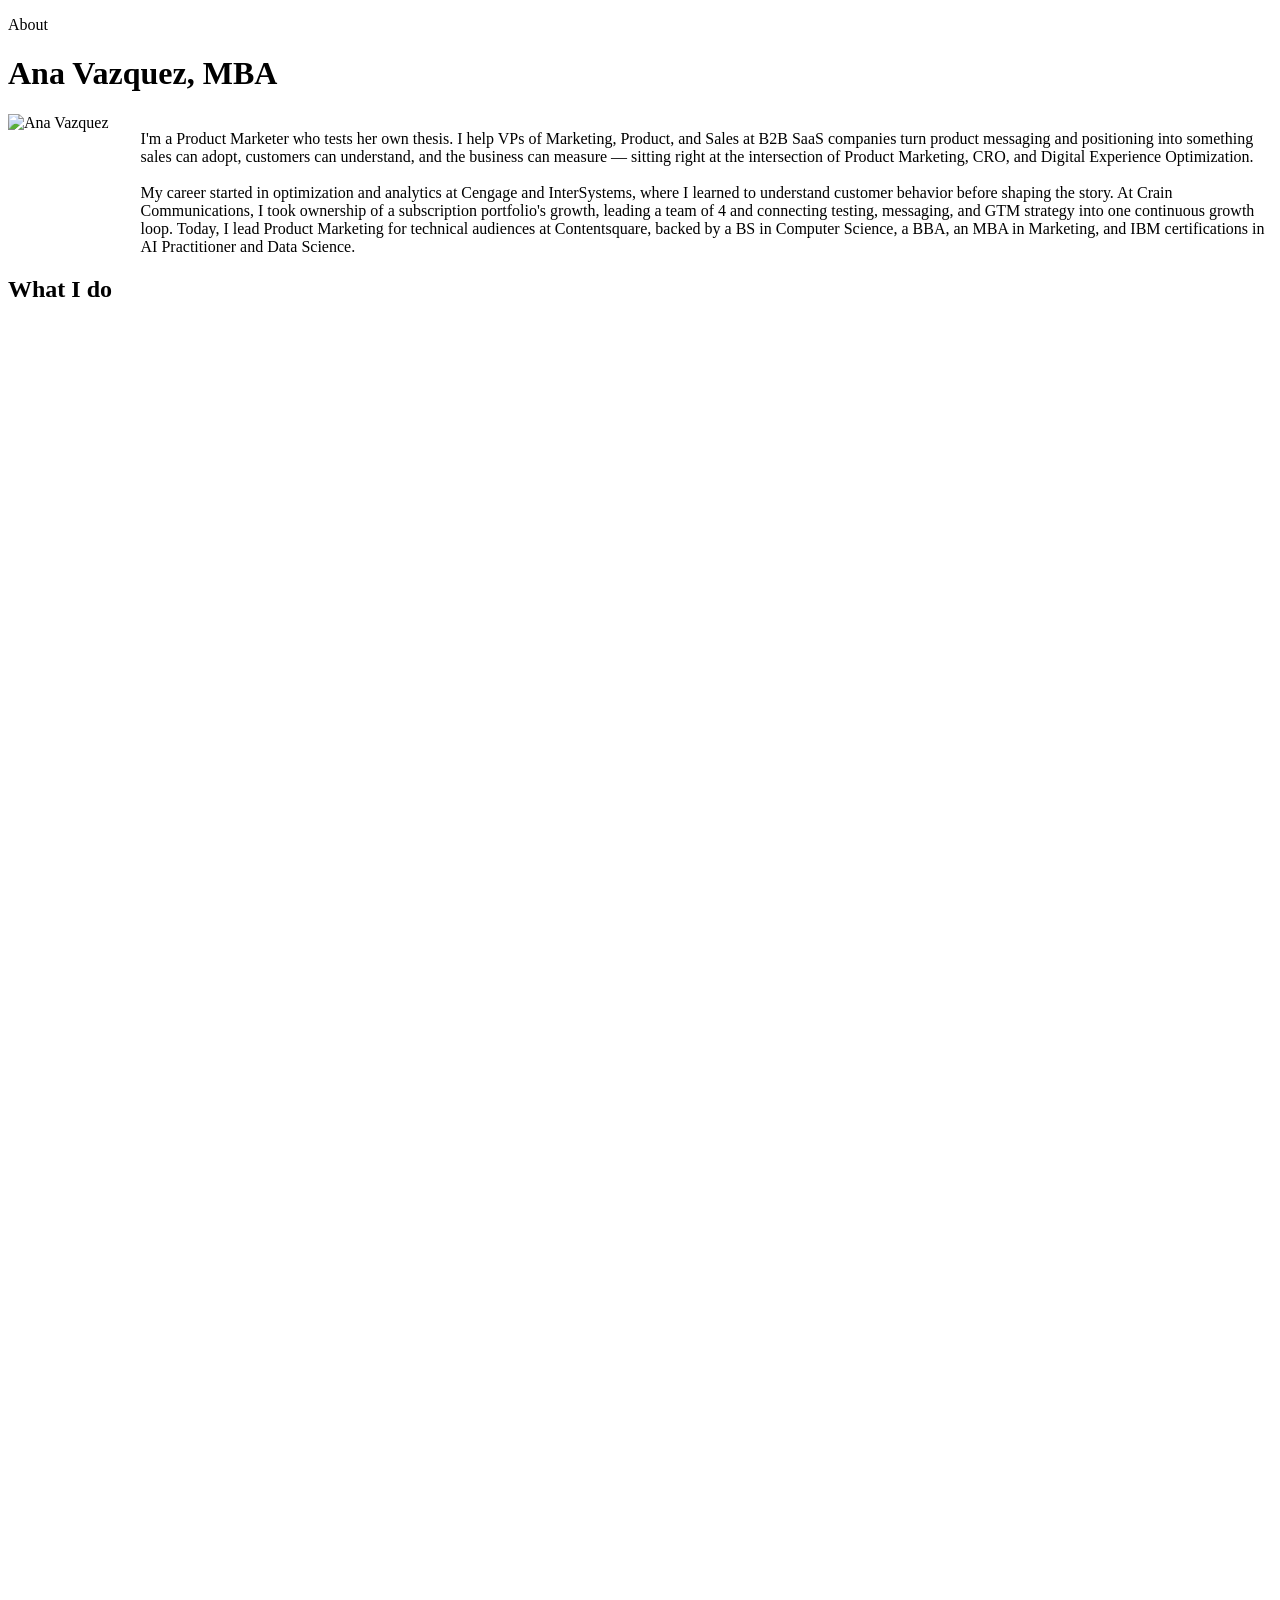
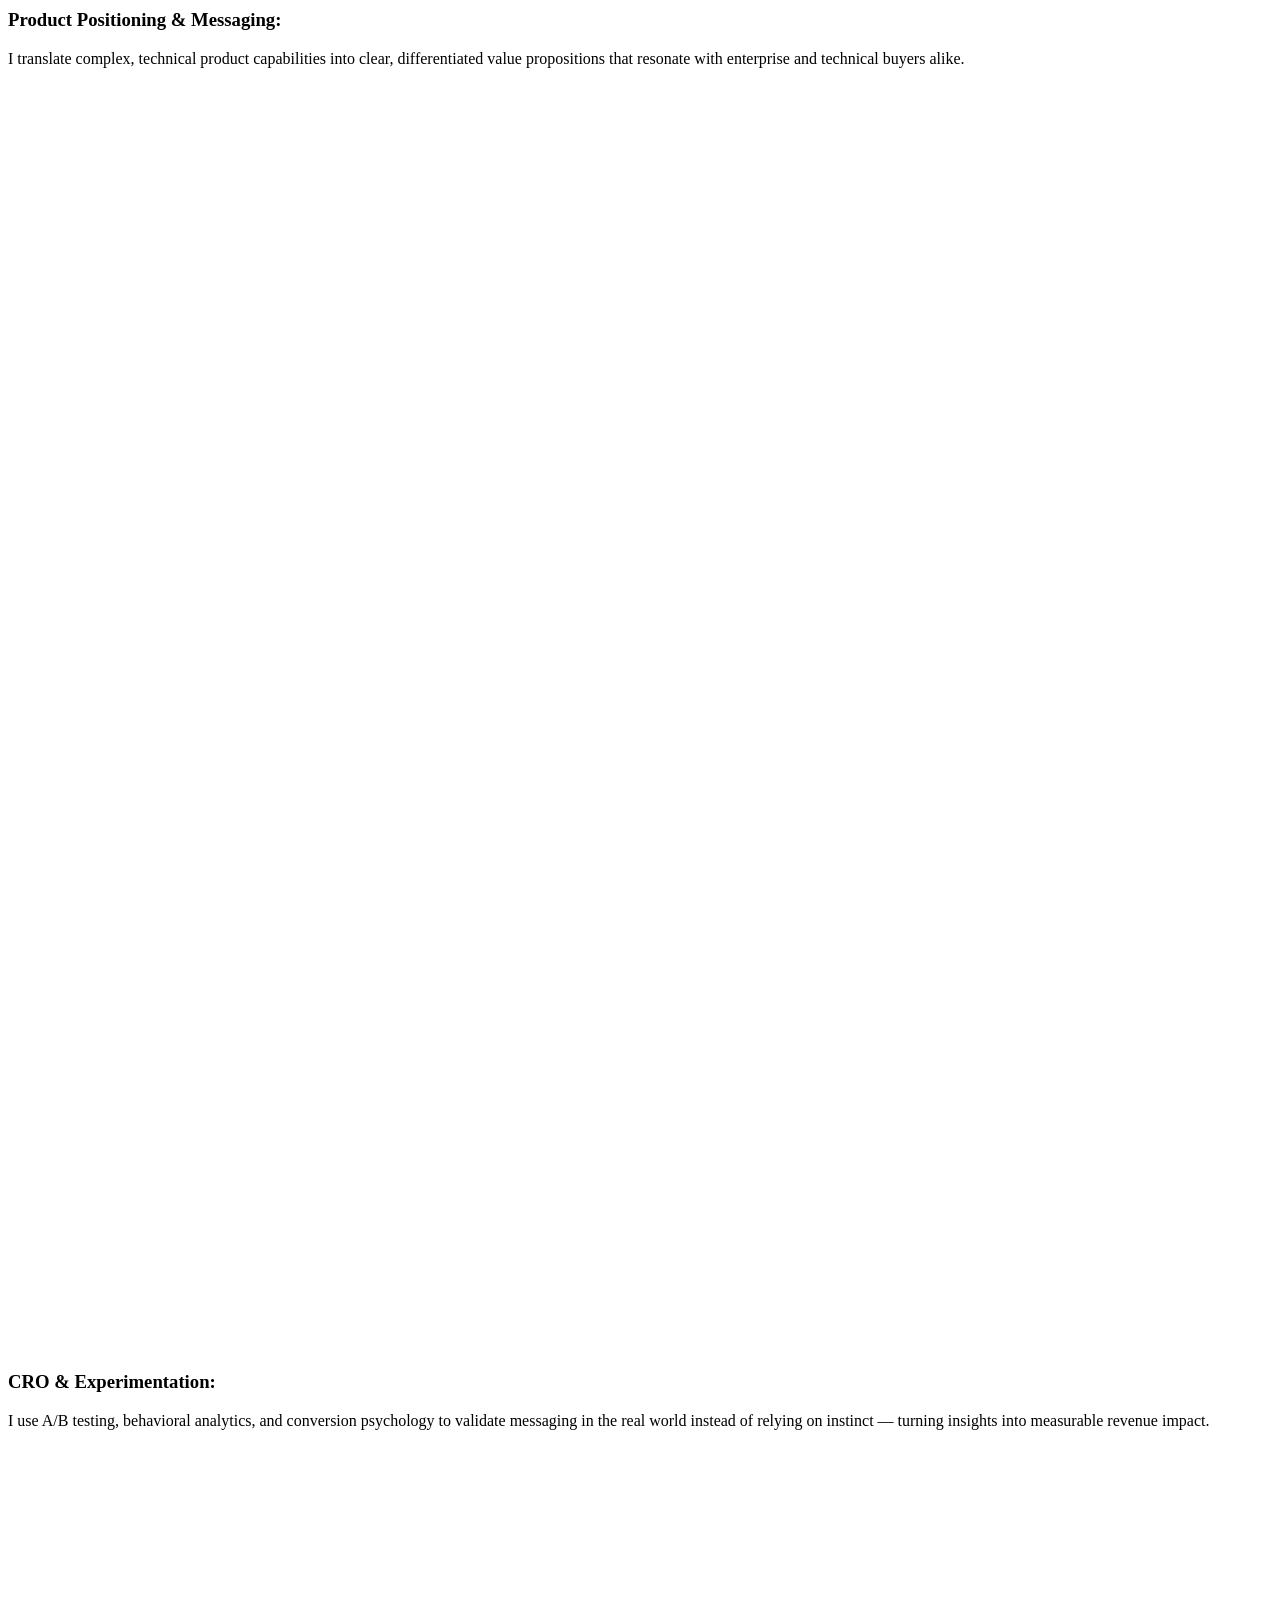
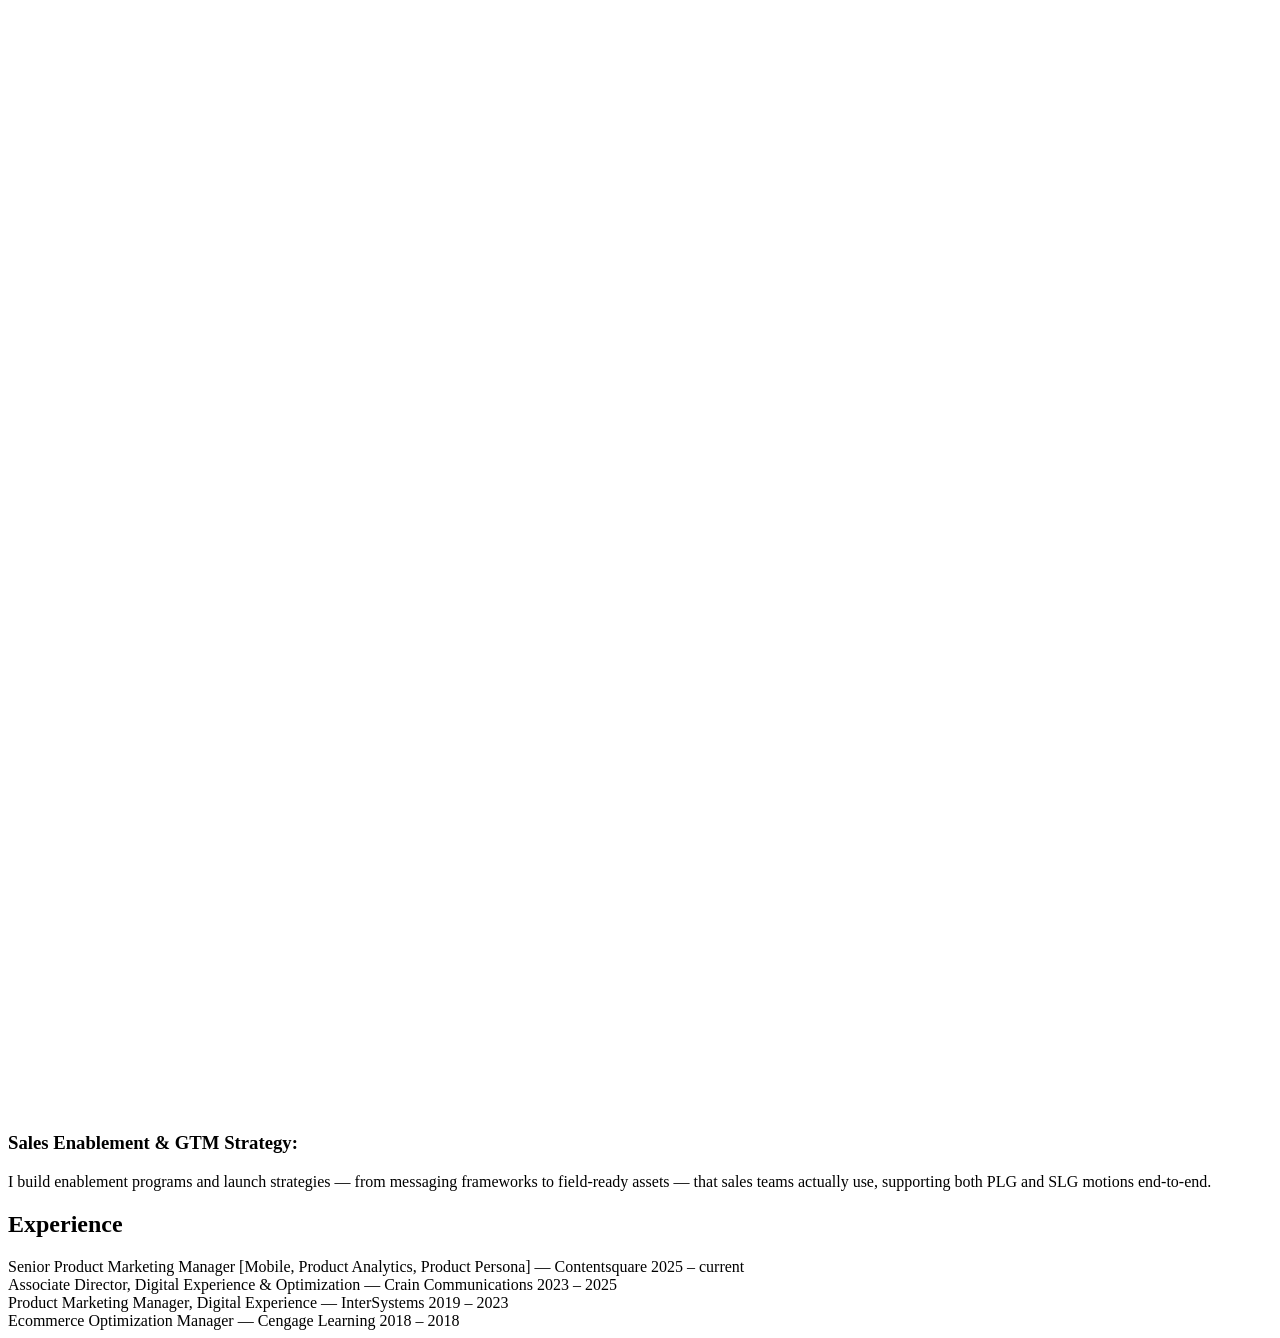
==== about.html @ 85bd760e "Add files via upload" ====
<!DOCTYPE html>
<html lang="en">
<head>
<meta charset="UTF-8">
<meta name="viewport" content="width=device-width, initial-scale=1.0">
<title>About — Ana Vazquez</title>
<link rel="preconnect" href="https://fonts.googleapis.com">
<link rel="preconnect" href="https://fonts.gstatic.com" crossorigin>
<link href="https://fonts.googleapis.com/css2?family=Montserrat:wght@400;500;600;700;800&display=swap" rel="stylesheet">
<link rel="stylesheet" href="css/style.css">
</head>
<body>
<div class="page-wrap">

  <aside class="sidebar" id="sidebar"></aside>

  <main class="content">
    <p class="eyebrow">About</p>
    <h1>Ana Vazquez, MBA</h1>

    <div style="display:flex; gap:2rem; align-items:flex-start; flex-wrap:wrap; margin-bottom:1rem;">
      <img src="images/about-photo.png" alt="Ana Vazquez" class="about-photo">
      <p class="page-intro" style="margin-bottom:0; flex:1; min-width:260px;">
        I'm a Product Marketer who tests her own thesis. I help VPs of Marketing, Product, and Sales at B2B SaaS companies turn product messaging and positioning into something sales can adopt, customers can understand, and the business can measure — sitting right at the intersection of Product Marketing, CRO, and Digital Experience Optimization.<br><br>
        
        My career started in optimization and analytics at Cengage and InterSystems, where I learned to understand customer behavior before shaping the story. At Crain Communications, I took ownership of a subscription portfolio's growth, leading a team of 4 and connecting testing, messaging, and GTM strategy into one continuous growth loop. Today, I lead Product Marketing for technical audiences at Contentsquare, backed by a BS in Computer Science, a BBA, an MBA in Marketing, and IBM certifications in AI Practitioner and Data Science.
      </p>
    </div>

    <div class="section">
      <h2>What I do</h2>
      <div class="card-grid">
        <div class="card">
          <div class="card-icon"><svg viewBox="0 0 24 24" fill="none" stroke-width="1.8" stroke-linecap="round" stroke-linejoin="round"><circle cx="12" cy="12" r="9"/><path d="M12 7v5l3 3"/></svg></div>
          <h3>Product Positioning & Messaging:</h3>
          <p>I translate complex, technical product capabilities into clear, differentiated value propositions that resonate with enterprise and technical buyers alike.</p>
        </div>
        <div class="card">
          <div class="card-icon"><svg viewBox="0 0 24 24" fill="none" stroke-width="1.8" stroke-linecap="round" stroke-linejoin="round"><path d="M4 19V5a2 2 0 0 1 2-2h9l5 5v11a2 2 0 0 1-2 2H6a2 2 0 0 1-2-2z"/><path d="M14 3v5h5"/></svg></div>
          <h3>CRO & Experimentation:</h3>
          <p>I use A/B testing, behavioral analytics, and conversion psychology to validate messaging in the real world instead of relying on instinct — turning insights into measurable revenue impact.</p>
        </div>
        <div class="card">
          <div class="card-icon"><svg viewBox="0 0 24 24" fill="none" stroke-width="1.8" stroke-linecap="round" stroke-linejoin="round"><path d="M3 12h4l2 5 4-14 2 9h6"/></svg></div>
          <h3>Sales Enablement & GTM Strategy:</h3>
          <p>I build enablement programs and launch strategies — from messaging frameworks to field-ready assets — that sales teams actually use, supporting both PLG and SLG motions end-to-end.</p>
        </div>
      </div>
    </div>

    <div class="section">
      <h2>Experience</h2>
      <div class="row-list">
        <div class="row-item" style="cursor:default;">
          <span class="row-title">Senior Product Marketing Manager [Mobile, Product Analytics, Product Persona] — Contentsquare</span>
          <span class="row-meta"> 2025 – current </span>
        </div>
        <div class="row-item" style="cursor:default;">
          <span class="row-title">Associate Director, Digital Experience & Optimization — Crain Communications</span>
          <span class="row-meta"> 2023 – 2025</span>
        </div>
        <div class="row-item" style="cursor:default;">
          <span class="row-title">Product Marketing Manager, Digital Experience — InterSystems</span>
          <span class="row-meta">2019 – 2023</span>
        </div>
        <div class="row-item" style="cursor:default;">
          <span class="row-title">Ecommerce Optimization Manager — Cengage Learning</span>
          <span class="row-meta">2018 – 2018</span>
        </div>
      </div>
    </div>

    <!-- <p class="footnote">Site built and maintained by hand.</p> -->
  </main>

</div>
<script src="js/main.js"></script>
</body>
</html>
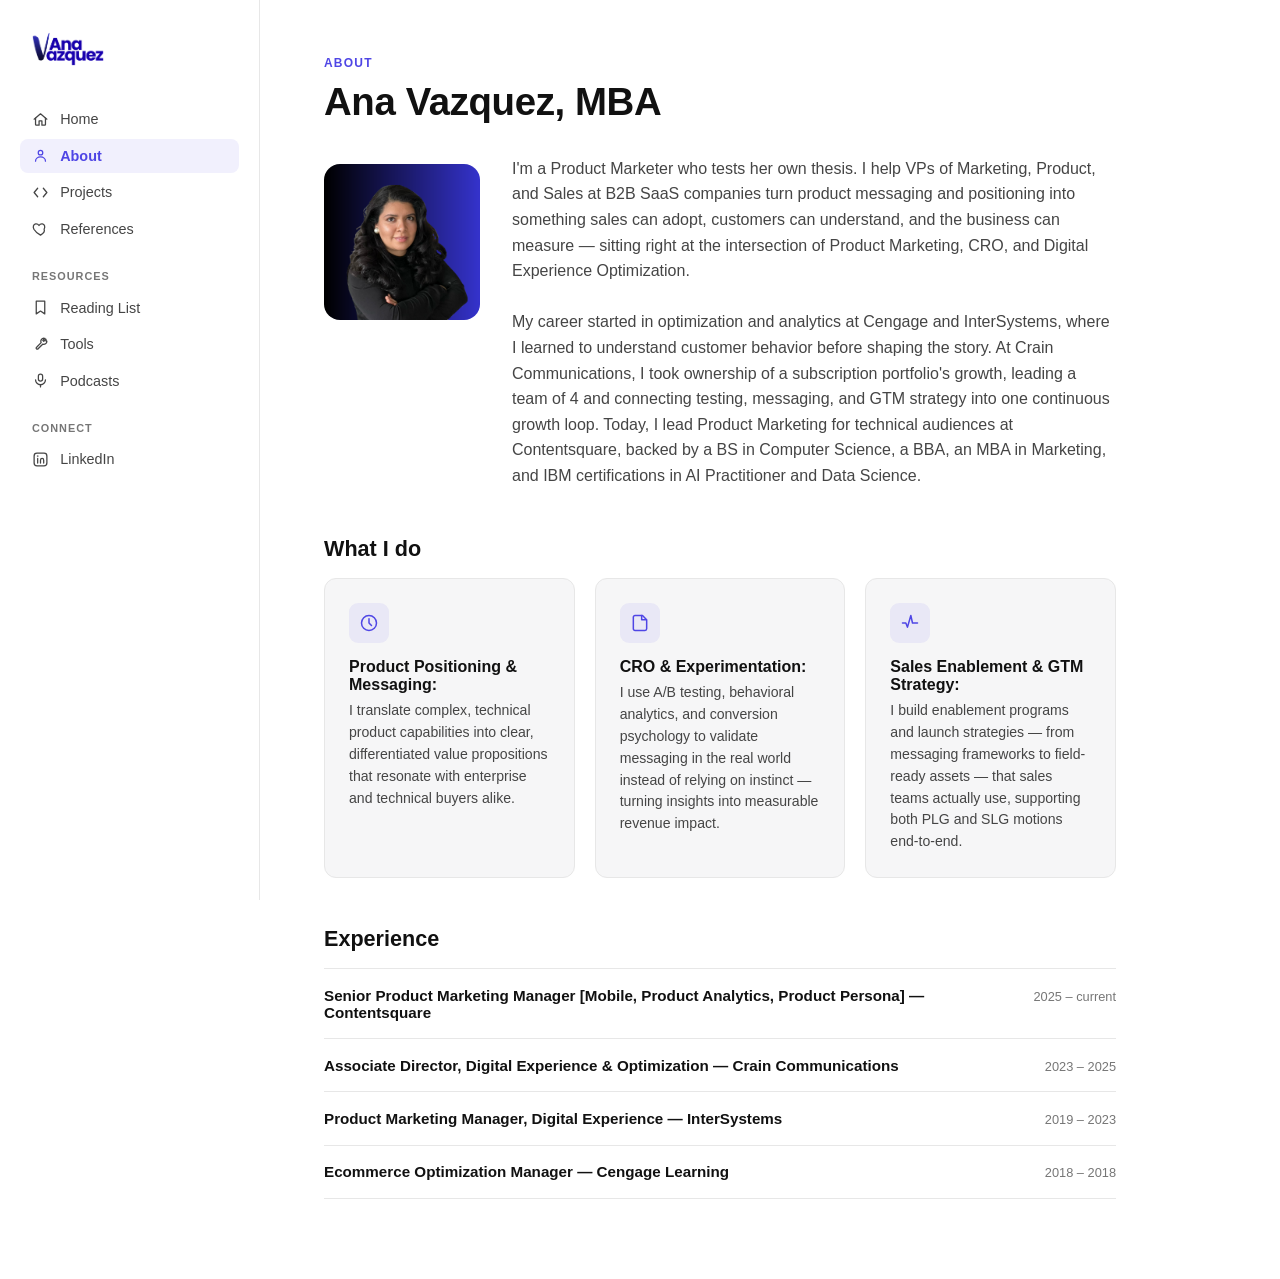
==== commit eb216a29: "Update about.html" ====
--- a/about.html
+++ b/about.html
@@ -3,7 +3,7 @@
 <head>
 <meta charset="UTF-8">
 <meta name="viewport" content="width=device-width, initial-scale=1.0">
-<title>About — Ana Vazquez</title>
+<title>About — Ana Vazquez!</title>
 <link rel="preconnect" href="https://fonts.googleapis.com">
 <link rel="preconnect" href="https://fonts.gstatic.com" crossorigin>
 <link href="https://fonts.googleapis.com/css2?family=Montserrat:wght@400;500;600;700;800&display=swap" rel="stylesheet">
--- a/css/style.css
+++ b/css/style.css
@@ -0,0 +1,400 @@
+/* =========================================================
+   Ana Vazquez — base styles
+   Palette: vivid indigo + black/dark grays on white
+   Font: Montserrat (Google Fonts, SIL Open Font License — free to use)
+   ========================================================= */
+
+:root {
+  --indigo: #4F46E5;
+  --indigo-dark: #3730A3;
+  --indigo-tint: rgba(79, 70, 229, 0.08);
+  --black: #111111;
+  --gray-900: #1a1a1a;
+  --gray-700: #454545;
+  --gray-500: #767676;
+  --gray-300: #d9d9d9;
+  --gray-200: #e7e7e7;
+  --gray-100: #f6f6f7;
+  --white: #ffffff;
+  --sidebar-width: 260px;
+  --radius: 12px;
+}
+
+* { box-sizing: border-box; }
+
+html, body {
+  margin: 0;
+  padding: 0;
+  background: var(--white);
+  color: var(--black);
+  font-family: 'Montserrat', -apple-system, BlinkMacSystemFont, 'Segoe UI', sans-serif;
+  -webkit-font-smoothing: antialiased;
+}
+
+a { color: inherit; }
+
+img { max-width: 100%; display: block; }
+
+.page-wrap {
+  display: flex;
+  min-height: 100vh;
+}
+
+/* ---------- Sidebar ---------- */
+
+.sidebar {
+  width: var(--sidebar-width);
+  flex-shrink: 0;
+  border-right: 1px solid var(--gray-200);
+  padding: 2rem 1.25rem;
+  display: flex;
+  flex-direction: column;
+  justify-content: space-between;
+  position: sticky;
+  top: 0;
+  height: 100vh;
+  overflow-y: auto;
+}
+
+.brand {
+  display: flex;
+  align-items: center;
+  gap: 0.65rem;
+  text-decoration: none;
+  margin-bottom: 2.25rem;
+  padding-left: 0.75rem;
+}
+
+.brand-logo {
+  height: 34px;
+  width: auto;
+  display: block;
+}
+
+.nav-section-label {
+  text-transform: uppercase;
+  font-size: 0.68rem;
+  letter-spacing: 0.09em;
+  font-weight: 600;
+  color: var(--gray-500);
+  margin: 1.5rem 0 0.5rem 0.75rem;
+}
+
+.nav-list {
+  list-style: none;
+  margin: 0;
+  padding: 0;
+}
+
+.nav-list a {
+  display: flex;
+  align-items: center;
+  gap: 0.7rem;
+  padding: 0.55rem 0.75rem;
+  border-radius: 8px;
+  text-decoration: none;
+  color: var(--gray-700);
+  font-size: 0.9rem;
+  font-weight: 500;
+  margin-bottom: 2px;
+  transition: background 0.15s ease, color 0.15s ease;
+}
+
+.nav-list a svg {
+  width: 17px;
+  height: 17px;
+  flex-shrink: 0;
+  stroke: currentColor;
+}
+
+.nav-list a:hover {
+  background: var(--gray-100);
+  color: var(--black);
+}
+
+.nav-list a.active {
+  background: var(--indigo-tint);
+  color: var(--indigo);
+  font-weight: 600;
+}
+
+.sidebar-bottom .nav-list {
+  margin-top: 0;
+}
+
+/* mobile nav toggle (hidden on desktop) */
+.nav-toggle { display: none; }
+
+/* ---------- Main content ---------- */
+
+.content {
+  flex: 1;
+  min-width: 0;
+  padding: 3.5rem 4rem 5rem;
+  max-width: 920px;
+}
+
+.eyebrow {
+  text-transform: uppercase;
+  letter-spacing: 0.1em;
+  font-size: 0.75rem;
+  font-weight: 600;
+  color: var(--indigo);
+  margin: 0 0 0.6rem;
+}
+
+h1 {
+  font-size: 2.4rem;
+  font-weight: 800;
+  letter-spacing: -0.01em;
+  margin: 0 0 1rem;
+  line-height: 1.15;
+}
+
+h2 {
+  font-size: 1.35rem;
+  font-weight: 700;
+  margin: 0 0 1rem;
+}
+
+.lead {
+  font-size: 1.05rem;
+  color: var(--gray-700);
+  line-height: 1.6;
+  max-width: 640px;
+}
+
+.page-intro {
+  font-size: 1rem;
+  color: var(--gray-700);
+  line-height: 1.6;
+  max-width: 620px;
+  margin-bottom: 2.5rem;
+}
+
+.section {
+  margin-top: 3rem;
+}
+
+.link-arrow {
+  color: var(--indigo);
+  font-weight: 600;
+  text-decoration: none;
+}
+.link-arrow:hover { text-decoration: underline; }
+
+/* ---------- Cards / grids ---------- */
+
+.card-grid {
+  display: grid;
+  grid-template-columns: repeat(auto-fill, minmax(240px, 1fr));
+  gap: 1.25rem;
+}
+
+.card-grid.cols-2 {
+  grid-template-columns: repeat(auto-fill, minmax(320px, 1fr));
+}
+
+.card {
+  background: var(--gray-100);
+  border: 1px solid var(--gray-200);
+  border-radius: var(--radius);
+  padding: 1.5rem;
+  transition: border-color 0.15s ease, transform 0.15s ease;
+}
+
+a.card { text-decoration: none; display: block; color: inherit; }
+a.card:hover { border-color: var(--indigo); transform: translateY(-2px); }
+
+.card-icon {
+  width: 40px;
+  height: 40px;
+  border-radius: 9px;
+  background: var(--indigo-tint);
+  color: var(--indigo);
+  display: flex;
+  align-items: center;
+  justify-content: center;
+  margin-bottom: 0.9rem;
+}
+.card-icon svg { width: 20px; height: 20px; stroke: currentColor; }
+
+.card h3 {
+  font-size: 1rem;
+  font-weight: 700;
+  margin: 0 0 0.4rem;
+}
+
+.card p {
+  font-size: 0.88rem;
+  color: var(--gray-700);
+  line-height: 1.55;
+  margin: 0;
+}
+
+.tag {
+  display: inline-block;
+  font-size: 0.72rem;
+  font-weight: 600;
+  color: var(--indigo);
+  background: var(--indigo-tint);
+  border-radius: 100px;
+  padding: 0.2rem 0.6rem;
+  margin: 0.75rem 0.35rem 0 0;
+}
+
+.image-placeholder {
+  width: 100%;
+  aspect-ratio: 16 / 9;
+  border-radius: 10px;
+  background: linear-gradient(135deg, var(--indigo-tint), var(--gray-100));
+  border: 1px dashed var(--gray-300);
+  display: flex;
+  align-items: center;
+  justify-content: center;
+  color: var(--gray-500);
+  font-size: 0.78rem;
+  font-weight: 600;
+  letter-spacing: 0.03em;
+  margin-bottom: 1rem;
+  text-transform: uppercase;
+}
+
+.avatar-placeholder {
+  width: 44px;
+  height: 44px;
+  border-radius: 100px;
+  background: var(--indigo);
+  color: var(--white);
+  display: flex;
+  align-items: center;
+  justify-content: center;
+  font-weight: 700;
+  font-size: 0.8rem;
+  flex-shrink: 0;
+}
+
+.about-photo {
+ /* width: 96px;
+  height: 96px;*/
+  width: 156px;
+  height: 156px;
+  margin-top: 1.5rem;
+  border-radius: 16px;
+  object-fit: cover;
+  flex-shrink: 0;
+}
+
+/* quote / reference cards */
+.quote-card {
+  background: var(--gray-100);
+  border: 1px solid var(--gray-200);
+  border-radius: var(--radius);
+  padding: 1.75rem;
+}
+.quote-card p.quote {
+  font-size: 0.95rem;
+  line-height: 1.65;
+  color: var(--gray-900);
+  margin: 0 0 1.25rem;
+}
+.quote-person {
+  display: flex;
+  align-items: center;
+  gap: 0.75rem;
+}
+.quote-person .name {
+  font-weight: 700;
+  font-size: 0.88rem;
+}
+.quote-person .role {
+  font-size: 0.8rem;
+  color: var(--gray-500);
+}
+
+/* list rows (reading list / tools) */
+.row-list { display: flex; flex-direction: column; gap: 0; border-top: 1px solid var(--gray-200); }
+.row-item {
+  display: flex;
+  justify-content: space-between;
+  align-items: baseline;
+  gap: 1rem;
+  padding: 1.1rem 0;
+  border-bottom: 1px solid var(--gray-200);
+  text-decoration: none;
+  color: inherit;
+}
+.row-item:hover .row-title { color: var(--indigo); }
+.row-title { font-weight: 600; font-size: 0.95rem; transition: color 0.15s ease; }
+.row-meta { font-size: 0.8rem; color: var(--gray-500); white-space: nowrap; }
+
+.btn {
+  display: inline-flex;
+  align-items: center;
+  gap: 0.5rem;
+  background: var(--indigo);
+  color: var(--white) !important;
+  text-decoration: none;
+  font-weight: 600;
+  font-size: 0.88rem;
+  padding: 0.65rem 1.1rem;
+  border-radius: 8px;
+  transition: background 0.15s ease;
+}
+.btn:hover { background: var(--indigo-dark); }
+
+.footnote {
+  margin-top: 3rem;
+  padding-top: 1.5rem;
+  border-top: 1px solid var(--gray-200);
+  font-size: 0.8rem;
+  color: var(--gray-500);
+}
+
+/* ---------- Mobile ---------- */
+
+@media (max-width: 820px) {
+  .page-wrap { flex-direction: column; }
+
+  .sidebar {
+    position: relative;
+    width: 100%;
+    height: auto;
+    flex-direction: row;
+    align-items: center;
+    justify-content: space-between;
+    padding: 1rem 1.25rem;
+    border-right: none;
+    border-bottom: 1px solid var(--gray-200);
+  }
+
+  .brand { margin-bottom: 0; padding-left: 0; }
+
+  .nav-toggle {
+    display: flex;
+    align-items: center;
+    justify-content: center;
+    width: 38px;
+    height: 38px;
+    border-radius: 8px;
+    border: 1px solid var(--gray-200);
+    background: var(--white);
+  }
+  .nav-toggle svg { width: 18px; height: 18px; stroke: var(--black); }
+
+  .sidebar-nav {
+    display: none;
+    position: absolute;
+    top: 100%;
+    left: 0;
+    right: 0;
+    background: var(--white);
+    border-bottom: 1px solid var(--gray-200);
+    padding: 0.75rem 1.25rem 1.25rem;
+    box-shadow: 0 8px 20px rgba(0,0,0,0.05);
+  }
+  .sidebar-nav.open { display: block; }
+
+  .content { padding: 2.5rem 1.5rem 4rem; }
+  h1 { font-size: 1.9rem; }
+}
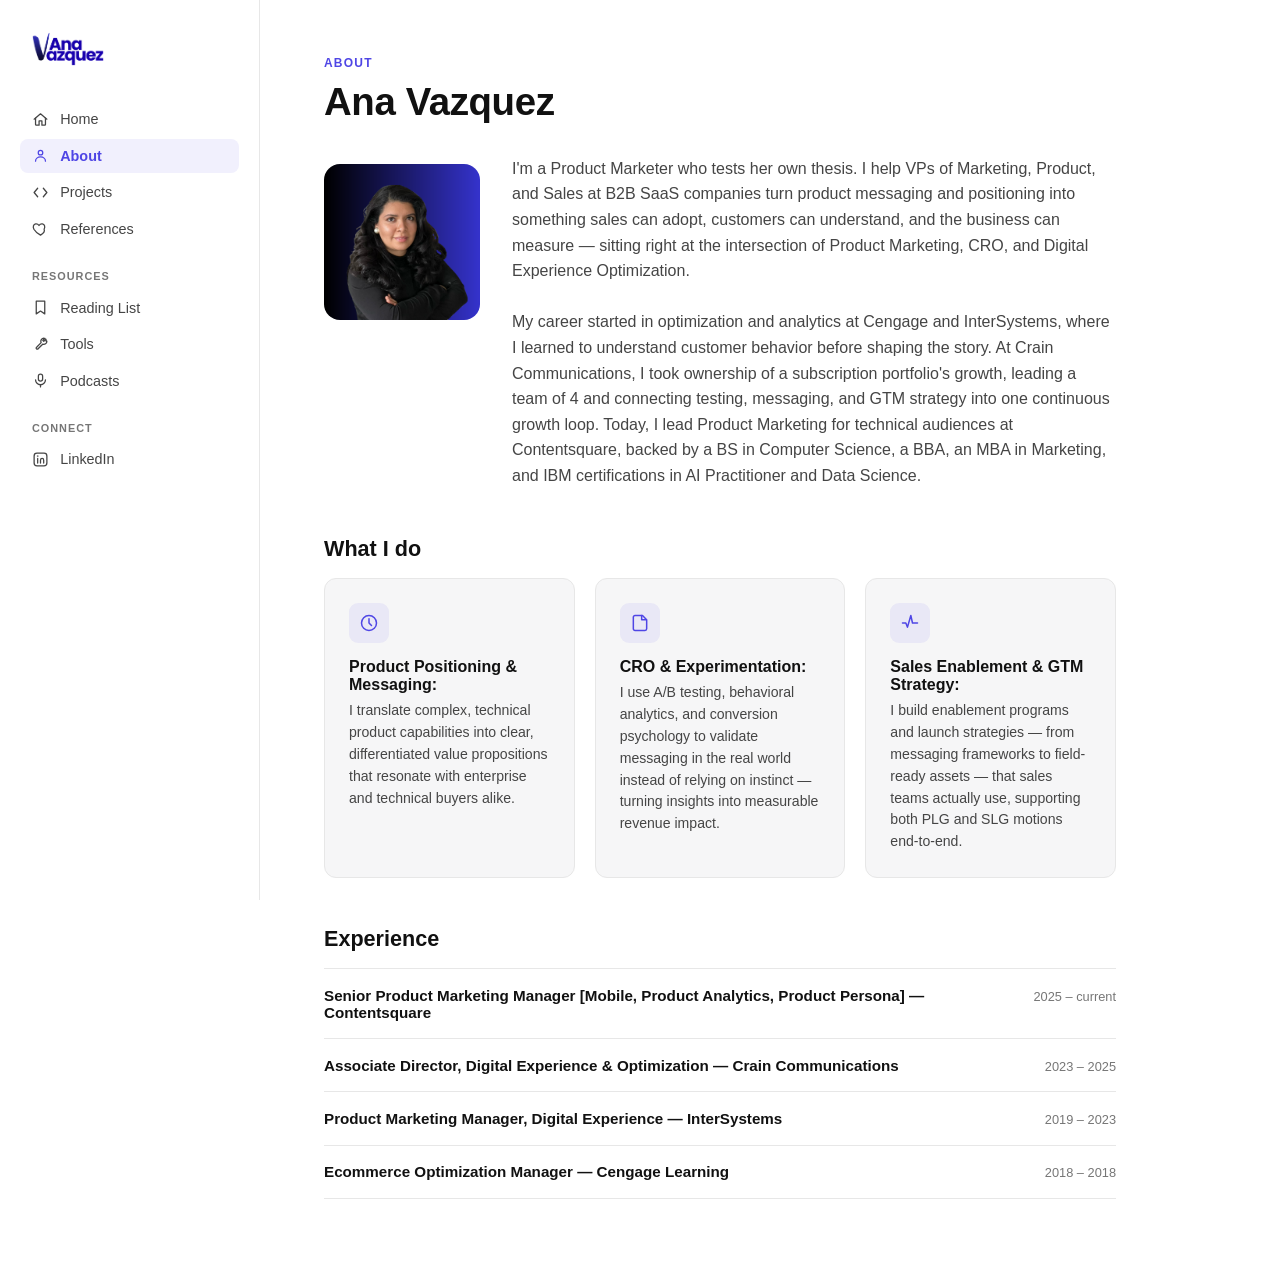
==== commit 0847b5dc: "removed MBA" ====
--- a/about.html
+++ b/about.html
@@ -3,7 +3,7 @@
 <head>
 <meta charset="UTF-8">
 <meta name="viewport" content="width=device-width, initial-scale=1.0">
-<title>About — Ana Vazquez!</title>
+<title>About — Ana Vazquez</title>
 <link rel="preconnect" href="https://fonts.googleapis.com">
 <link rel="preconnect" href="https://fonts.gstatic.com" crossorigin>
 <link href="https://fonts.googleapis.com/css2?family=Montserrat:wght@400;500;600;700;800&display=swap" rel="stylesheet">
@@ -16,7 +16,7 @@
 
   <main class="content">
     <p class="eyebrow">About</p>
-    <h1>Ana Vazquez, MBA</h1>
+    <h1>Ana Vazquez</h1>
 
     <div style="display:flex; gap:2rem; align-items:flex-start; flex-wrap:wrap; margin-bottom:1rem;">
       <img src="images/about-photo.png" alt="Ana Vazquez" class="about-photo">
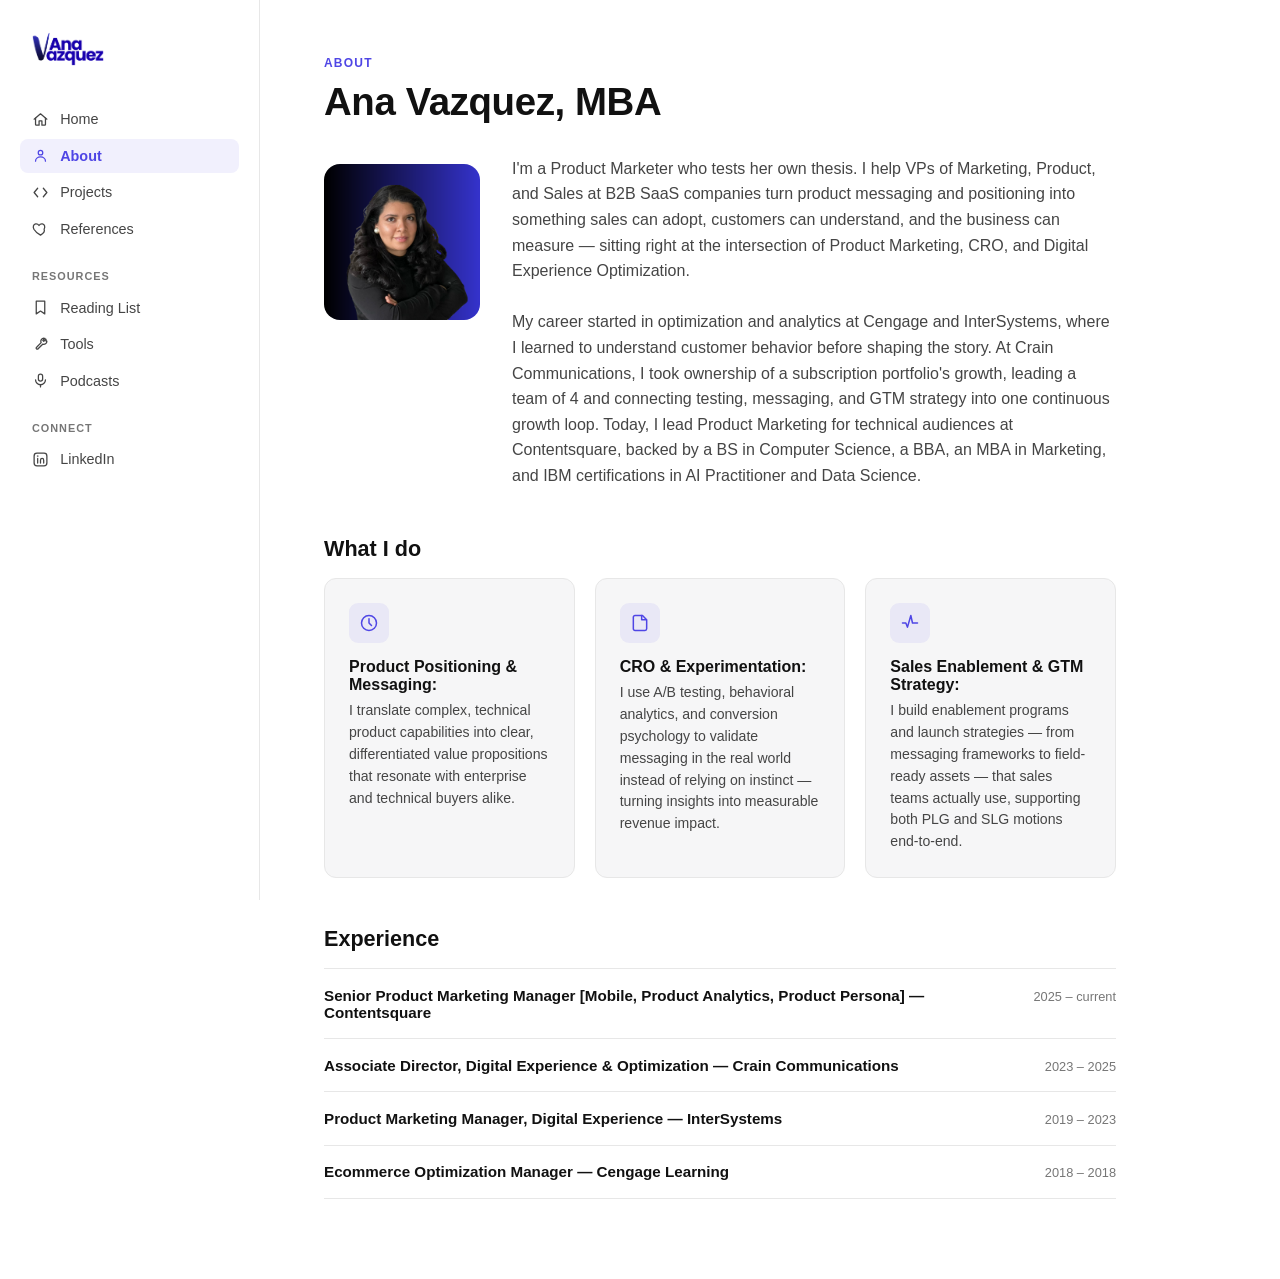
==== commit 289042e8: "Added MBA" ====
--- a/about.html
+++ b/about.html
@@ -16,7 +16,7 @@
 
   <main class="content">
     <p class="eyebrow">About</p>
-    <h1>Ana Vazquez</h1>
+    <h1>Ana Vazquez, MBA</h1>
 
     <div style="display:flex; gap:2rem; align-items:flex-start; flex-wrap:wrap; margin-bottom:1rem;">
       <img src="images/about-photo.png" alt="Ana Vazquez" class="about-photo">
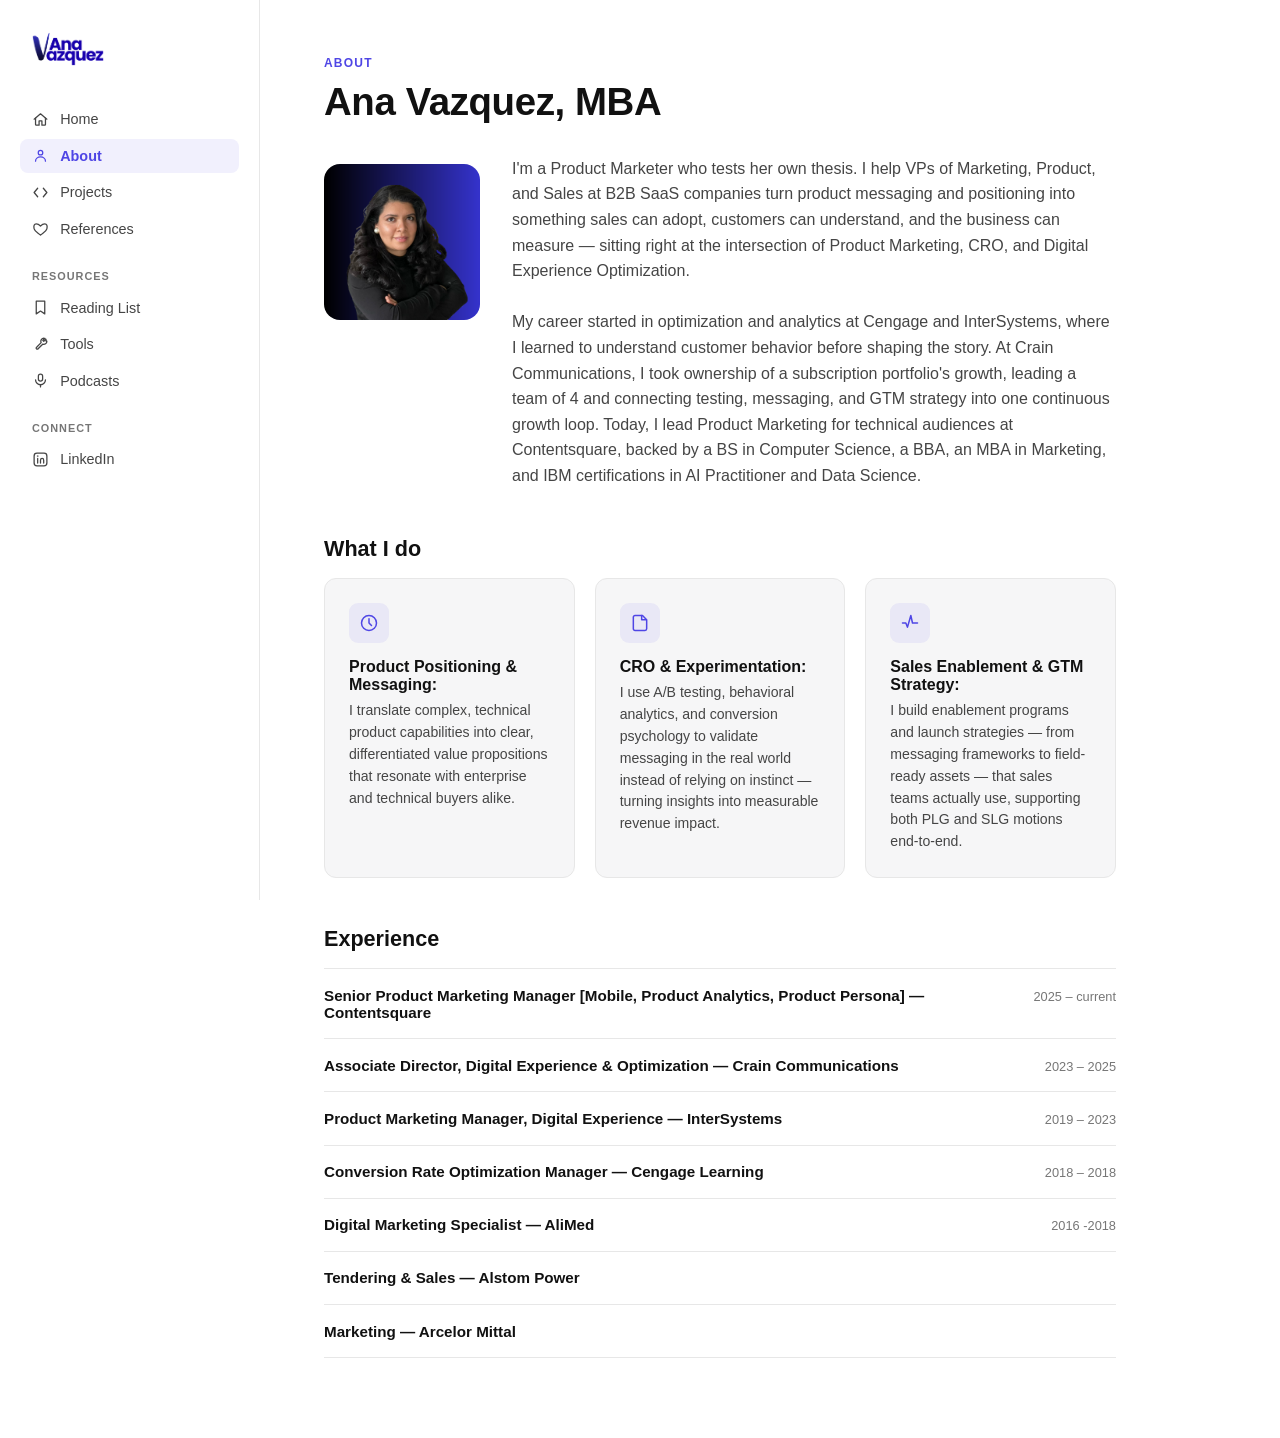
==== commit dd36c692: "Added more information and improved references svg" ====
--- a/about.html
+++ b/about.html
@@ -64,8 +64,18 @@
           <span class="row-meta">2019 – 2023</span>
         </div>
         <div class="row-item" style="cursor:default;">
-          <span class="row-title">Ecommerce Optimization Manager — Cengage Learning</span>
+          <span class="row-title">Conversion Rate Optimization Manager — Cengage Learning</span>
           <span class="row-meta">2018 – 2018</span>
+        </div>
+        <div class="row-item" style="cursor:default;">
+          <span class="row-title">Digital Marketing Specialist — AliMed</span>
+          <span class="row-meta">2016 -2018</span>
+        </div>
+        <div class="row-item" style="cursor:default;">
+          <span class="row-title">Tendering & Sales — Alstom Power</span>
+        </div>
+        <div class="row-item" style="cursor:default;">
+          <span class="row-title">Marketing — Arcelor Mittal</span>
         </div>
       </div>
     </div>
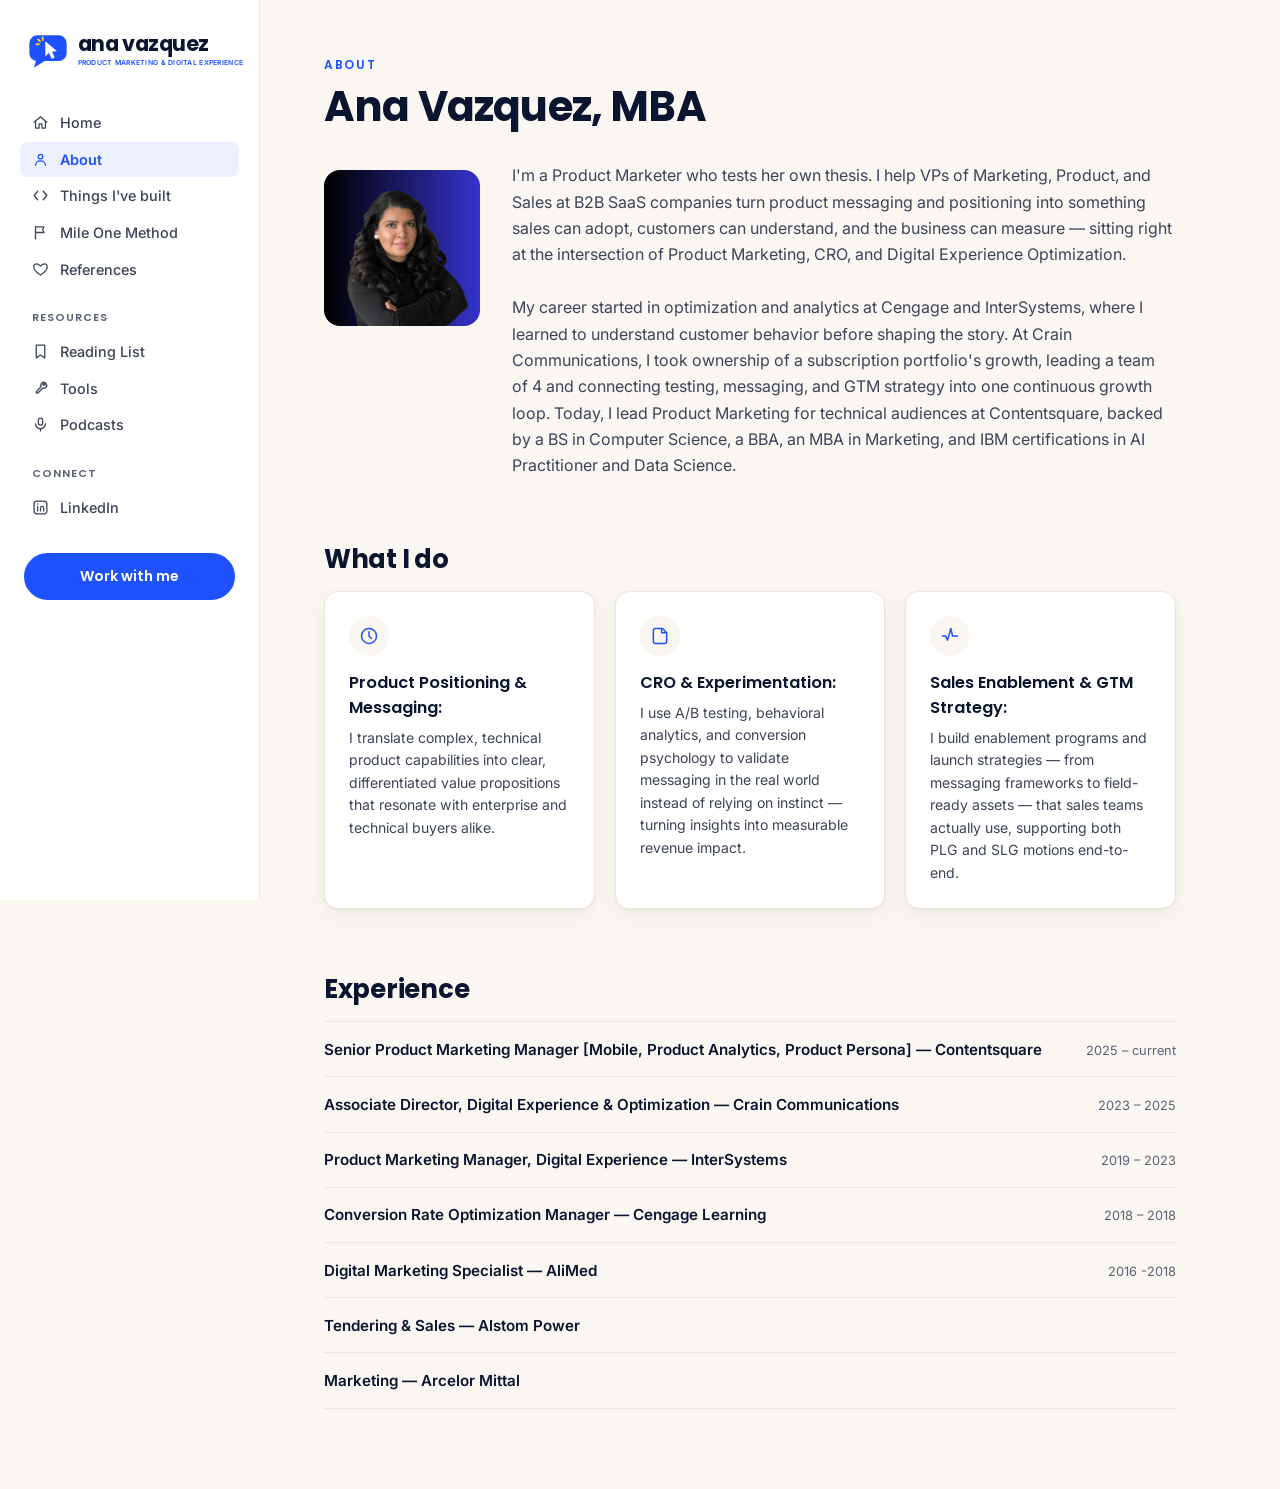
==== commit 28a5d321: "Apply brand identity, add case studies, The Five and Mile One method - Rebrand to Brand Identity Gui" ====
--- a/about.html
+++ b/about.html
@@ -6,7 +6,8 @@
 <title>About — Ana Vazquez</title>
 <link rel="preconnect" href="https://fonts.googleapis.com">
 <link rel="preconnect" href="https://fonts.gstatic.com" crossorigin>
-<link href="https://fonts.googleapis.com/css2?family=Montserrat:wght@400;500;600;700;800&display=swap" rel="stylesheet">
+<link href="https://fonts.googleapis.com/css2?family=Inter:wght@400;500;600;700&family=Poppins:wght@500;600;700;800&display=swap" rel="stylesheet">
+<link rel="icon" href="images/isotype.svg" type="image/svg+xml">
 <link rel="stylesheet" href="css/style.css">
 </head>
 <body>
--- a/css/style.css
+++ b/css/style.css
@@ -1,23 +1,49 @@
 /* =========================================================
-   Ana Vazquez — base styles
-   Palette: vivid indigo + black/dark grays on white
-   Font: Montserrat (Google Fonts, SIL Open Font License — free to use)
+   Ana Vazquez — base styles (Brand Identity Guide v1.0, Oct 2026)
+   Colors: Electric Blue, Ink Navy, Warm White + 3 accents
+           (60% base · 30% blue · 10% accents, one accent per layout)
+   Fonts:  Poppins (display) + Inter (body) — Google Fonts, SIL OFL, free to use
    ========================================================= */
 
 :root {
-  --indigo: #4F46E5;
-  --indigo-dark: #3730A3;
-  --indigo-tint: rgba(79, 70, 229, 0.08);
-  --black: #111111;
-  --gray-900: #1a1a1a;
-  --gray-700: #454545;
-  --gray-500: #767676;
-  --gray-300: #d9d9d9;
-  --gray-200: #e7e7e7;
-  --gray-100: #f6f6f7;
+  /* brand palette */
+  --blue: #1F51FF;        /* primary · signature */
+  --navy: #0B1530;        /* primary · base dark */
+  --warm: #FAF7F2;        /* primary · base light */
+  --pink: #FF3D7F;        /* accent · the problem */
+  --sun:  #FFC531;        /* accent · highlight */
+  --mint: #2BB673;        /* accent · results */
+
+  --blue-dark: #1640d6;
+  --blue-tint: rgba(31, 81, 255, 0.08);
+  --pink-tint: rgba(255, 61, 127, 0.09);
+  --mint-tint: rgba(43, 182, 115, 0.11);
+  --sun-tint:  rgba(255, 197, 49, 0.18);
+
   --white: #ffffff;
+  --text: var(--navy);
+  --muted: #5b6275;
+  --line: #ebe6dc;
+  --line-strong: #d9d3c6;
+
+  --font-head: 'Poppins', Arial, sans-serif;
+  --font-body: 'Inter', Arial, sans-serif;
+
   --sidebar-width: 260px;
-  --radius: 12px;
+  --radius: 14px;
+  --shadow: 0 1px 2px rgba(11, 21, 48, 0.04), 0 6px 20px rgba(11, 21, 48, 0.05);
+
+  /* legacy aliases so older inline styles keep working */
+  --indigo: var(--blue);
+  --indigo-dark: var(--blue-dark);
+  --indigo-tint: var(--blue-tint);
+  --black: var(--navy);
+  --gray-900: var(--navy);
+  --gray-700: #3d4458;
+  --gray-500: var(--muted);
+  --gray-300: var(--line-strong);
+  --gray-200: var(--line);
+  --gray-100: var(--warm);
 }
 
 * { box-sizing: border-box; }
@@ -25,27 +51,26 @@
 html, body {
   margin: 0;
   padding: 0;
-  background: var(--white);
-  color: var(--black);
-  font-family: 'Montserrat', -apple-system, BlinkMacSystemFont, 'Segoe UI', sans-serif;
+  background: var(--warm);
+  color: var(--text);
+  font-family: var(--font-body);
   -webkit-font-smoothing: antialiased;
 }
 
+h1, h2, h3, h4, .btn, .eyebrow, .tag, .pill, .nav-section-label { font-family: var(--font-head); }
+
 a { color: inherit; }
-
 img { max-width: 100%; display: block; }
 
-.page-wrap {
-  display: flex;
-  min-height: 100vh;
-}
+.page-wrap { display: flex; min-height: 100vh; }
 
 /* ---------- Sidebar ---------- */
 
 .sidebar {
   width: var(--sidebar-width);
   flex-shrink: 0;
-  border-right: 1px solid var(--gray-200);
+  background: var(--white);
+  border-right: 1px solid var(--line);
   padding: 2rem 1.25rem;
   display: flex;
   flex-direction: column;
@@ -59,16 +84,29 @@
 .brand {
   display: flex;
   align-items: center;
-  gap: 0.65rem;
+  gap: 0.6rem;
   text-decoration: none;
   margin-bottom: 2.25rem;
-  padding-left: 0.75rem;
-}
-
-.brand-logo {
-  height: 34px;
-  width: auto;
-  display: block;
+  padding-left: 0.5rem;
+  color: var(--navy);
+}
+.brand-iso { width: 40px; height: auto; flex-shrink: 0; }
+.brand-text { display: flex; flex-direction: column; line-height: 1; }
+.brand-name {
+  font-family: var(--font-head);
+  font-weight: 700;
+  font-size: 1.3rem;
+  letter-spacing: -0.02em;
+}
+.brand-desc {
+  font-family: var(--font-body);
+  font-weight: 600;
+  font-size: 0.43rem;
+  letter-spacing: 0.04em;
+  text-transform: uppercase;
+  color: var(--blue);
+  margin-top: 0.3rem;
+  white-space: nowrap;
 }
 
 .nav-section-label {
@@ -76,15 +114,11 @@
   font-size: 0.68rem;
   letter-spacing: 0.09em;
   font-weight: 600;
-  color: var(--gray-500);
+  color: var(--muted);
   margin: 1.5rem 0 0.5rem 0.75rem;
 }
 
-.nav-list {
-  list-style: none;
-  margin: 0;
-  padding: 0;
-}
+.nav-list { list-style: none; margin: 0; padding: 0; }
 
 .nav-list a {
   display: flex;
@@ -93,36 +127,19 @@
   padding: 0.55rem 0.75rem;
   border-radius: 8px;
   text-decoration: none;
-  color: var(--gray-700);
+  color: #3d4458;
   font-size: 0.9rem;
   font-weight: 500;
   margin-bottom: 2px;
   transition: background 0.15s ease, color 0.15s ease;
 }
-
-.nav-list a svg {
-  width: 17px;
-  height: 17px;
-  flex-shrink: 0;
-  stroke: currentColor;
-}
-
-.nav-list a:hover {
-  background: var(--gray-100);
-  color: var(--black);
-}
-
-.nav-list a.active {
-  background: var(--indigo-tint);
-  color: var(--indigo);
-  font-weight: 600;
-}
-
-.sidebar-bottom .nav-list {
-  margin-top: 0;
-}
-
-/* mobile nav toggle (hidden on desktop) */
+.nav-list a svg { width: 17px; height: 17px; flex-shrink: 0; stroke: currentColor; }
+.nav-list a:hover { background: var(--warm); color: var(--navy); }
+.nav-list a.active { background: var(--blue-tint); color: var(--blue); font-weight: 600; }
+
+.sidebar-cta { margin-top: 1.75rem; padding: 0 0.25rem; }
+.sidebar-cta .btn { width: 100%; justify-content: center; }
+
 .nav-toggle { display: none; }
 
 /* ---------- Main content ---------- */
@@ -131,227 +148,443 @@
   flex: 1;
   min-width: 0;
   padding: 3.5rem 4rem 5rem;
-  max-width: 920px;
+  max-width: 980px;
 }
 
 .eyebrow {
   text-transform: uppercase;
-  letter-spacing: 0.1em;
+  letter-spacing: 0.14em;
   font-size: 0.75rem;
   font-weight: 600;
-  color: var(--indigo);
+  color: var(--blue);
   margin: 0 0 0.6rem;
 }
 
 h1 {
-  font-size: 2.4rem;
-  font-weight: 800;
-  letter-spacing: -0.01em;
+  font-size: 2.6rem;
+  font-weight: 700;
+  letter-spacing: -0.02em;
   margin: 0 0 1rem;
-  line-height: 1.15;
-}
-
-h2 {
-  font-size: 1.35rem;
-  font-weight: 700;
-  margin: 0 0 1rem;
-}
+  line-height: 1.12;
+}
+h1 .hl, h2 .hl { color: var(--blue); }
+
+h2 { font-size: 1.6rem; font-weight: 700; letter-spacing: -0.01em; margin: 0 0 1rem; line-height: 1.25; }
+h3 { font-weight: 600; }
 
 .lead {
-  font-size: 1.05rem;
-  color: var(--gray-700);
-  line-height: 1.6;
+  font-size: 1.08rem;
+  color: #3d4458;
+  line-height: 1.65;
   max-width: 640px;
 }
 
 .page-intro {
   font-size: 1rem;
-  color: var(--gray-700);
-  line-height: 1.6;
-  max-width: 620px;
+  color: #3d4458;
+  line-height: 1.65;
+  max-width: 660px;
   margin-bottom: 2.5rem;
 }
 
-.section {
-  margin-top: 3rem;
-}
-
-.link-arrow {
-  color: var(--indigo);
+.section { margin-top: 4rem; }
+.section-head { display: flex; justify-content: space-between; align-items: baseline; gap: 1rem; flex-wrap: wrap; }
+
+.link-arrow { color: var(--blue); font-weight: 600; text-decoration: none; }
+.link-arrow:hover { text-decoration: underline; }
+
+/* Placeholder text — easy to spot, delete the class once real copy is in */
+.ph {
+  background: var(--sun-tint);
+  outline: 1px dashed #e0a800;
+  outline-offset: 1px;
+  border-radius: 3px;
+  padding: 0 0.2em;
+}
+
+/* ---------- Buttons ---------- */
+
+.btn {
+  display: inline-flex;
+  align-items: center;
+  gap: 0.5rem;
+  background: var(--blue);
+  color: var(--white) !important;
+  text-decoration: none;
   font-weight: 600;
-  text-decoration: none;
-}
-.link-arrow:hover { text-decoration: underline; }
-
-/* ---------- Cards / grids ---------- */
-
-.card-grid {
-  display: grid;
-  grid-template-columns: repeat(auto-fill, minmax(240px, 1fr));
-  gap: 1.25rem;
-}
-
-.card-grid.cols-2 {
-  grid-template-columns: repeat(auto-fill, minmax(320px, 1fr));
-}
-
-.card {
-  background: var(--gray-100);
-  border: 1px solid var(--gray-200);
-  border-radius: var(--radius);
-  padding: 1.5rem;
-  transition: border-color 0.15s ease, transform 0.15s ease;
-}
-
-a.card { text-decoration: none; display: block; color: inherit; }
-a.card:hover { border-color: var(--indigo); transform: translateY(-2px); }
-
-.card-icon {
-  width: 40px;
-  height: 40px;
-  border-radius: 9px;
-  background: var(--indigo-tint);
-  color: var(--indigo);
-  display: flex;
+  font-size: 0.88rem;
+  padding: 0.7rem 1.25rem;
+  border-radius: 100px;
+  border: 2px solid var(--blue);
+  transition: background 0.15s ease, border-color 0.15s ease;
+}
+.btn:hover { background: var(--blue-dark); border-color: var(--blue-dark); }
+.btn-dark { background: var(--navy); border-color: var(--navy); }
+.btn-dark:hover { background: #1b2647; border-color: #1b2647; }
+.btn-ghost { background: transparent; color: var(--navy) !important; border-color: var(--navy); }
+.btn-ghost:hover { background: var(--navy); color: var(--white) !important; border-color: var(--navy); }
+.btn-row { display: flex; gap: 0.75rem; flex-wrap: wrap; margin-top: 1.75rem; }
+
+/* ---------- Pills & tags ---------- */
+
+.pill {
+  display: inline-flex;
   align-items: center;
-  justify-content: center;
-  margin-bottom: 0.9rem;
-}
-.card-icon svg { width: 20px; height: 20px; stroke: currentColor; }
-
-.card h3 {
-  font-size: 1rem;
-  font-weight: 700;
-  margin: 0 0 0.4rem;
-}
-
-.card p {
-  font-size: 0.88rem;
-  color: var(--gray-700);
-  line-height: 1.55;
-  margin: 0;
-}
+  font-size: 0.78rem;
+  font-weight: 600;
+  border-radius: 100px;
+  padding: 0.35rem 0.85rem;
+  background: var(--blue);
+  color: var(--white);
+  white-space: nowrap;
+}
+.pill.mint { background: var(--mint); color: var(--navy); }
+.pill.pink { background: var(--pink); color: var(--white); }
+.pill.sun  { background: var(--sun);  color: var(--navy); }
+.pill.navy { background: var(--navy); color: var(--white); }
+.pill.outline { background: var(--white); color: var(--blue); border: 1px solid var(--line-strong); }
+.pill-row { display: flex; flex-wrap: wrap; gap: 0.5rem; }
 
 .tag {
   display: inline-block;
   font-size: 0.72rem;
   font-weight: 600;
-  color: var(--indigo);
-  background: var(--indigo-tint);
+  color: var(--blue);
+  background: var(--blue-tint);
   border-radius: 100px;
   padding: 0.2rem 0.6rem;
   margin: 0.75rem 0.35rem 0 0;
 }
 
+/* ---------- Home hero ---------- */
+
+.hero { display: grid; grid-template-columns: 1.25fr 1fr; gap: 2.5rem; align-items: center; }
+.hero h1 { font-size: 2.9rem; }
+.hero-media {
+  position: relative;
+  background: var(--navy);
+  border-radius: 18px;
+  aspect-ratio: 4 / 5;
+  overflow: hidden;
+}
+.hero-media img { width: 100%; height: 100%; object-fit: cover; }
+.hero-media img.iso-badge { position: absolute; top: 14px; right: 14px; width: 54px; height: auto; }
+.hero-media .pill { position: absolute; left: 14px; bottom: 16px; }
+
+.proof-strip {
+  margin-top: 3rem;
+  background: var(--navy);
+  color: var(--white);
+  border-radius: var(--radius);
+  padding: 1.5rem 1.75rem;
+  display: grid;
+  grid-template-columns: repeat(5, 1fr);
+  gap: 1rem;
+}
+.proof-strip .num { font-family: var(--font-head); font-weight: 700; font-size: 1.6rem; line-height: 1.1; color: #6f93ff; }
+.proof-strip .num.mint { color: var(--mint); }
+.proof-strip .lbl { font-size: 0.78rem; color: #c9cee0; margin-top: 0.3rem; line-height: 1.35; }
+
+/* ---------- Cards / grids ---------- */
+
+.card-grid { display: grid; grid-template-columns: repeat(auto-fill, minmax(240px, 1fr)); gap: 1.25rem; }
+.card-grid.cols-2 { grid-template-columns: repeat(auto-fill, minmax(320px, 1fr)); }
+
+.card {
+  background: var(--white);
+  border: 1px solid var(--line);
+  border-radius: var(--radius);
+  padding: 1.5rem;
+  box-shadow: var(--shadow);
+  transition: border-color 0.15s ease, transform 0.15s ease;
+}
+a.card { text-decoration: none; display: block; color: inherit; }
+a.card:hover { border-color: var(--blue); transform: translateY(-2px); }
+
+.card-icon {
+  width: 40px; height: 40px;
+  border-radius: 100px;
+  background: var(--warm);
+  color: var(--blue);
+  display: flex; align-items: center; justify-content: center;
+  margin-bottom: 0.9rem;
+}
+.card-icon svg { width: 20px; height: 20px; stroke: currentColor; }
+
+.card h3 { font-size: 1.02rem; font-weight: 600; margin: 0 0 0.4rem; }
+.card p { font-size: 0.88rem; color: #3d4458; line-height: 1.6; margin: 0; }
+
+/* ---------- The Five: how I'm different ---------- */
+
+.five { display: grid; grid-template-columns: repeat(3, 1fr); gap: 1.25rem; }
+.five-item.feature { grid-column: span 2; }
+.five-item {
+  position: relative;
+  background: var(--white);
+  border: 1px solid var(--line);
+  border-radius: var(--radius);
+  padding: 1.5rem 1.5rem 1.4rem;
+  box-shadow: var(--shadow);
+}
+.five-num {
+  font-family: var(--font-head);
+  font-weight: 800;
+  font-size: 2.2rem;
+  line-height: 1;
+  color: var(--blue);
+  margin-bottom: 0.75rem;
+}
+.five-item h3 { font-size: 1.05rem; margin: 0 0 0.45rem; }
+.five-item p { font-size: 0.88rem; color: #3d4458; line-height: 1.6; margin: 0; }
+.five-item .vs {
+  margin-top: 0.9rem;
+  padding-top: 0.75rem;
+  border-top: 1px dashed var(--line-strong);
+  font-size: 0.8rem;
+  color: var(--muted);
+}
+.five-item .vs strong { color: var(--pink); font-weight: 600; }
+.five-item.feature { background: var(--navy); color: var(--white); border-color: var(--navy); }
+.five-item.feature .five-num { color: var(--sun); }
+.five-item.feature p, .five-item.feature .vs { color: #c9cee0; }
+.five-item.feature .vs { border-top-color: #2a3555; }
+
+/* ---------- Things I've built: case studies ---------- */
+
+.case-index { display: flex; flex-wrap: wrap; gap: 0.5rem; margin-bottom: 1rem; }
+.case-index a { text-decoration: none; }
+
+.case {
+  background: var(--white);
+  border: 1px solid var(--line);
+  border-radius: 18px;
+  box-shadow: var(--shadow);
+  overflow: hidden;
+  margin-top: 2.5rem;
+  scroll-margin-top: 1.5rem;
+}
+.case-top { padding: 2rem 2rem 1.5rem; }
+.case-meta { display: flex; flex-wrap: wrap; gap: 0.5rem; align-items: center; margin-bottom: 1rem; }
+.case-meta .who { font-size: 0.8rem; color: var(--muted); }
+.case h2 { font-size: 1.55rem; margin-bottom: 0.5rem; }
+.case-oneliner { font-size: 1rem; color: #3d4458; line-height: 1.6; margin: 0 0 1.25rem; max-width: 700px; }
+
+.case-media { display: grid; grid-template-columns: 2fr 1fr; gap: 0.75rem; padding: 0 2rem; }
+.case-media .stack { display: grid; gap: 0.75rem; }
+.case-media figure { margin: 0; }
+.case-media figcaption { font-size: 0.75rem; color: var(--muted); margin-top: 0.35rem; }
+
 .image-placeholder {
   width: 100%;
   aspect-ratio: 16 / 9;
-  border-radius: 10px;
-  background: linear-gradient(135deg, var(--indigo-tint), var(--gray-100));
-  border: 1px dashed var(--gray-300);
-  display: flex;
-  align-items: center;
-  justify-content: center;
-  color: var(--gray-500);
-  font-size: 0.78rem;
+  border-radius: 12px;
+  background: linear-gradient(135deg, var(--blue-tint), var(--warm));
+  border: 1px dashed var(--line-strong);
+  display: flex; align-items: center; justify-content: center; text-align: center;
+  padding: 1rem;
+  color: var(--muted);
+  font-family: var(--font-head);
+  font-size: 0.72rem;
   font-weight: 600;
-  letter-spacing: 0.03em;
-  margin-bottom: 1rem;
+  letter-spacing: 0.04em;
+  margin-bottom: 0;
   text-transform: uppercase;
 }
+.case-media .stack .image-placeholder { aspect-ratio: auto; height: 100%; min-height: 110px; }
+.case-media img { width: 100%; border-radius: 12px; object-fit: cover; }
+
+.case-body { padding: 1.75rem 2rem 2rem; display: grid; grid-template-columns: 1fr 1fr; gap: 1.25rem 2rem; }
+.case-block h4 {
+  font-size: 0.72rem;
+  text-transform: uppercase;
+  letter-spacing: 0.12em;
+  margin: 0 0 0.45rem;
+  display: flex; align-items: center; gap: 0.45rem;
+}
+.case-block h4::before { content: ""; width: 9px; height: 9px; border-radius: 100px; background: var(--blue); }
+.case-block.problem h4 { color: var(--pink); }
+.case-block.problem h4::before { background: var(--pink); }
+.case-block.insight h4 { color: #b68300; }
+.case-block.insight h4::before { background: var(--sun); }
+.case-block.did h4 { color: var(--blue); }
+.case-block.diff h4 { color: var(--navy); }
+.case-block.diff h4::before { background: var(--navy); }
+.case-block p, .case-block li { font-size: 0.9rem; line-height: 1.6; color: #3d4458; }
+.case-block p { margin: 0; }
+.case-block ul { margin: 0; padding-left: 1.1rem; }
+.case-block li { margin-bottom: 0.3rem; }
+.case-block.full { grid-column: 1 / -1; }
+
+/* "They said / We said" contrast card from the brand kit */
+.contrast { display: grid; grid-template-columns: 1fr 1fr; gap: 0.75rem; }
+.contrast > div { border-radius: 12px; padding: 1rem 1.15rem; }
+.contrast .before { background: var(--warm); border: 1px solid var(--line); }
+.contrast .after { background: var(--navy); color: var(--white); }
+.contrast .lbl { font-family: var(--font-head); font-size: 0.68rem; font-weight: 600; letter-spacing: 0.08em; text-transform: uppercase; margin-bottom: 0.3rem; color: var(--muted); }
+.contrast .after .lbl { color: var(--sun); }
+.contrast .msg { font-family: var(--font-head); font-weight: 600; font-size: 0.98rem; line-height: 1.35; }
+
+.case-results {
+  background: var(--warm);
+  border-top: 1px solid var(--line);
+  padding: 1.5rem 2rem;
+  display: grid;
+  grid-template-columns: repeat(auto-fit, minmax(150px, 1fr));
+  gap: 1rem;
+}
+.result .num { font-family: var(--font-head); font-weight: 700; font-size: 1.7rem; line-height: 1.1; color: var(--mint); }
+.result .lbl { font-size: 0.8rem; color: var(--muted); margin-top: 0.25rem; line-height: 1.4; }
+.result .src { font-size: 0.68rem; color: #8a90a2; margin-top: 0.2rem; }
+
+.case-next {
+  background: var(--navy);
+  color: var(--white);
+  padding: 1.1rem 2rem;
+  font-size: 0.9rem;
+  line-height: 1.55;
+}
+.case-next strong { font-family: var(--font-head); color: var(--sun); margin-right: 0.35rem; }
+
+/* ---------- Mile One method ---------- */
+
+.method-hero {
+  background: var(--navy);
+  color: var(--white);
+  border-radius: 18px;
+  padding: 2.25rem 2rem;
+  position: relative;
+  overflow: hidden;
+}
+.method-hero h2 { font-size: 2rem; margin-bottom: 0.6rem; }
+.method-hero h2 .hl { color: #6f93ff; }
+.method-hero p { color: #c9cee0; line-height: 1.65; max-width: 620px; margin: 0; }
+.method-hero .eyebrow { color: var(--sun); }
+
+.route { position: relative; margin-top: 2.5rem; padding-left: 2.75rem; }
+.route::before {
+  content: "";
+  position: absolute;
+  left: 15px; top: 8px; bottom: 8px;
+  border-left: 3px dashed var(--line-strong);
+}
+.mile { position: relative; margin-bottom: 1.5rem; }
+.mile-marker {
+  position: absolute;
+  left: -2.75rem; top: 0.25rem;
+  width: 33px; height: 33px;
+  border-radius: 100px;
+  background: var(--blue);
+  color: var(--white);
+  font-family: var(--font-head);
+  font-weight: 700;
+  font-size: 0.8rem;
+  display: flex; align-items: center; justify-content: center;
+  box-shadow: 0 0 0 5px var(--warm);
+}
+.mile.start .mile-marker { background: var(--sun); color: var(--navy); }
+.mile.finish .mile-marker { background: var(--mint); color: var(--navy); }
+.mile-card {
+  background: var(--white);
+  border: 1px solid var(--line);
+  border-radius: var(--radius);
+  padding: 1.35rem 1.5rem;
+  box-shadow: var(--shadow);
+}
+.mile-when { font-family: var(--font-head); font-size: 0.72rem; font-weight: 600; letter-spacing: 0.1em; text-transform: uppercase; color: var(--blue); }
+.mile-card h3 { font-size: 1.15rem; margin: 0.25rem 0 0.5rem; }
+.mile-card p { font-size: 0.9rem; line-height: 1.6; color: #3d4458; margin: 0 0 0.75rem; }
+.mile-card ul { margin: 0; padding-left: 1.1rem; }
+.mile-card li { font-size: 0.86rem; line-height: 1.55; color: #3d4458; margin-bottom: 0.25rem; }
+.mile-card .signal { margin-top: 0.85rem; font-size: 0.82rem; color: var(--muted); }
+.mile-card .signal strong { color: var(--navy); }
+
+.method-mini { display: grid; grid-template-columns: repeat(4, 1fr); gap: 0.6rem; margin-top: 1.25rem; }
+.method-mini a {
+  text-decoration: none;
+  background: var(--white);
+  border: 1px solid var(--line);
+  border-radius: 12px;
+  padding: 0.85rem 0.9rem;
+  transition: border-color 0.15s ease;
+}
+.method-mini a:hover { border-color: var(--blue); }
+.method-mini .when { font-family: var(--font-head); font-size: 0.68rem; font-weight: 600; color: var(--blue); text-transform: uppercase; letter-spacing: 0.08em; }
+.method-mini .what { font-family: var(--font-head); font-size: 0.9rem; font-weight: 600; margin-top: 0.2rem; line-height: 1.3; }
+
+/* ---------- Misc ---------- */
 
 .avatar-placeholder {
-  width: 44px;
-  height: 44px;
+  width: 44px; height: 44px;
   border-radius: 100px;
-  background: var(--indigo);
+  background: var(--blue);
   color: var(--white);
-  display: flex;
-  align-items: center;
-  justify-content: center;
+  display: flex; align-items: center; justify-content: center;
+  font-family: var(--font-head);
   font-weight: 700;
   font-size: 0.8rem;
   flex-shrink: 0;
 }
 
 .about-photo {
- /* width: 96px;
-  height: 96px;*/
-  width: 156px;
-  height: 156px;
+  width: 156px; height: 156px;
   margin-top: 1.5rem;
   border-radius: 16px;
   object-fit: cover;
   flex-shrink: 0;
 }
 
-/* quote / reference cards */
 .quote-card {
-  background: var(--gray-100);
-  border: 1px solid var(--gray-200);
+  background: var(--white);
+  border: 1px solid var(--line);
   border-radius: var(--radius);
   padding: 1.75rem;
-}
-.quote-card p.quote {
-  font-size: 0.95rem;
-  line-height: 1.65;
-  color: var(--gray-900);
-  margin: 0 0 1.25rem;
-}
-.quote-person {
-  display: flex;
-  align-items: center;
-  gap: 0.75rem;
-}
-.quote-person .name {
-  font-weight: 700;
-  font-size: 0.88rem;
-}
-.quote-person .role {
-  font-size: 0.8rem;
-  color: var(--gray-500);
-}
-
-/* list rows (reading list / tools) */
-.row-list { display: flex; flex-direction: column; gap: 0; border-top: 1px solid var(--gray-200); }
+  box-shadow: var(--shadow);
+}
+.quote-card p.quote { font-size: 0.95rem; line-height: 1.65; color: var(--navy); margin: 0 0 1.25rem; }
+.quote-person { display: flex; align-items: center; gap: 0.75rem; }
+.quote-person .name { font-family: var(--font-head); font-weight: 600; font-size: 0.88rem; }
+.quote-person .role { font-size: 0.8rem; color: var(--muted); }
+
+.row-list { display: flex; flex-direction: column; gap: 0; border-top: 1px solid var(--line); }
 .row-item {
-  display: flex;
-  justify-content: space-between;
-  align-items: baseline;
-  gap: 1rem;
+  display: flex; justify-content: space-between; align-items: baseline; gap: 1rem;
   padding: 1.1rem 0;
-  border-bottom: 1px solid var(--gray-200);
-  text-decoration: none;
-  color: inherit;
-}
-.row-item:hover .row-title { color: var(--indigo); }
+  border-bottom: 1px solid var(--line);
+  text-decoration: none; color: inherit;
+}
+.row-item:hover .row-title { color: var(--blue); }
 .row-title { font-weight: 600; font-size: 0.95rem; transition: color 0.15s ease; }
-.row-meta { font-size: 0.8rem; color: var(--gray-500); white-space: nowrap; }
-
-.btn {
-  display: inline-flex;
-  align-items: center;
-  gap: 0.5rem;
-  background: var(--indigo);
-  color: var(--white) !important;
-  text-decoration: none;
-  font-weight: 600;
-  font-size: 0.88rem;
-  padding: 0.65rem 1.1rem;
-  border-radius: 8px;
-  transition: background 0.15s ease;
-}
-.btn:hover { background: var(--indigo-dark); }
+.row-meta { font-size: 0.8rem; color: var(--muted); white-space: nowrap; }
+
+.cta-band {
+  margin-top: 4rem;
+  background: var(--navy);
+  color: var(--white);
+  border-radius: var(--radius);
+  padding: 1.5rem 1.75rem;
+  display: flex; align-items: center; justify-content: space-between; gap: 1rem; flex-wrap: wrap;
+}
+.cta-band p { margin: 0; font-size: 0.95rem; color: #dfe3ef; }
+.cta-band strong { font-family: var(--font-head); color: var(--sun); margin-right: 0.35rem; }
+.cta-band a { color: var(--white); }
 
 .footnote {
   margin-top: 3rem;
   padding-top: 1.5rem;
-  border-top: 1px solid var(--gray-200);
+  border-top: 1px solid var(--line);
   font-size: 0.8rem;
-  color: var(--gray-500);
+  color: var(--muted);
 }
 
 /* ---------- Mobile ---------- */
+
+@media (max-width: 980px) {
+  .hero { grid-template-columns: 1fr; }
+  .hero-media { aspect-ratio: 16 / 10; max-width: 520px; }
+  .proof-strip { grid-template-columns: repeat(3, 1fr); }
+  .method-mini { grid-template-columns: repeat(2, 1fr); }
+  .five { grid-template-columns: repeat(2, 1fr); }
+}
 
 @media (max-width: 820px) {
   .page-wrap { flex-direction: column; }
@@ -365,36 +598,45 @@
     justify-content: space-between;
     padding: 1rem 1.25rem;
     border-right: none;
-    border-bottom: 1px solid var(--gray-200);
+    border-bottom: 1px solid var(--line);
+    z-index: 10;
   }
+  .sidebar > div { width: 100%; }
 
   .brand { margin-bottom: 0; padding-left: 0; }
 
   .nav-toggle {
-    display: flex;
-    align-items: center;
-    justify-content: center;
-    width: 38px;
-    height: 38px;
+    display: flex; align-items: center; justify-content: center;
+    width: 38px; height: 38px;
     border-radius: 8px;
-    border: 1px solid var(--gray-200);
+    border: 1px solid var(--line);
     background: var(--white);
   }
-  .nav-toggle svg { width: 18px; height: 18px; stroke: var(--black); }
+  .nav-toggle svg { width: 18px; height: 18px; stroke: var(--navy); }
 
   .sidebar-nav {
     display: none;
     position: absolute;
-    top: 100%;
-    left: 0;
-    right: 0;
+    top: 100%; left: 0; right: 0;
     background: var(--white);
-    border-bottom: 1px solid var(--gray-200);
+    border-bottom: 1px solid var(--line);
     padding: 0.75rem 1.25rem 1.25rem;
     box-shadow: 0 8px 20px rgba(0,0,0,0.05);
   }
   .sidebar-nav.open { display: block; }
 
-  .content { padding: 2.5rem 1.5rem 4rem; }
-  h1 { font-size: 1.9rem; }
-}
+  .content { padding: 2.25rem 1rem 4rem; }
+  h1, .hero h1 { font-size: 2rem; }
+  .proof-strip { grid-template-columns: repeat(2, 1fr); }
+  .five { grid-template-columns: 1fr; }
+  .five-item.feature { grid-column: auto; }
+
+  .case-top, .case-body, .case-results { padding-left: 1.25rem; padding-right: 1.25rem; }
+  .case-media { padding: 0 1.25rem; grid-template-columns: 1fr; }
+  .case-media .stack { grid-template-columns: 1fr 1fr; }
+  .case-body { grid-template-columns: 1fr; }
+  .case-next { padding: 1rem 1.25rem; }
+  .contrast { grid-template-columns: 1fr; }
+  .row-item { flex-direction: column; gap: 0.25rem; }
+  .row-meta { white-space: normal; }
+}
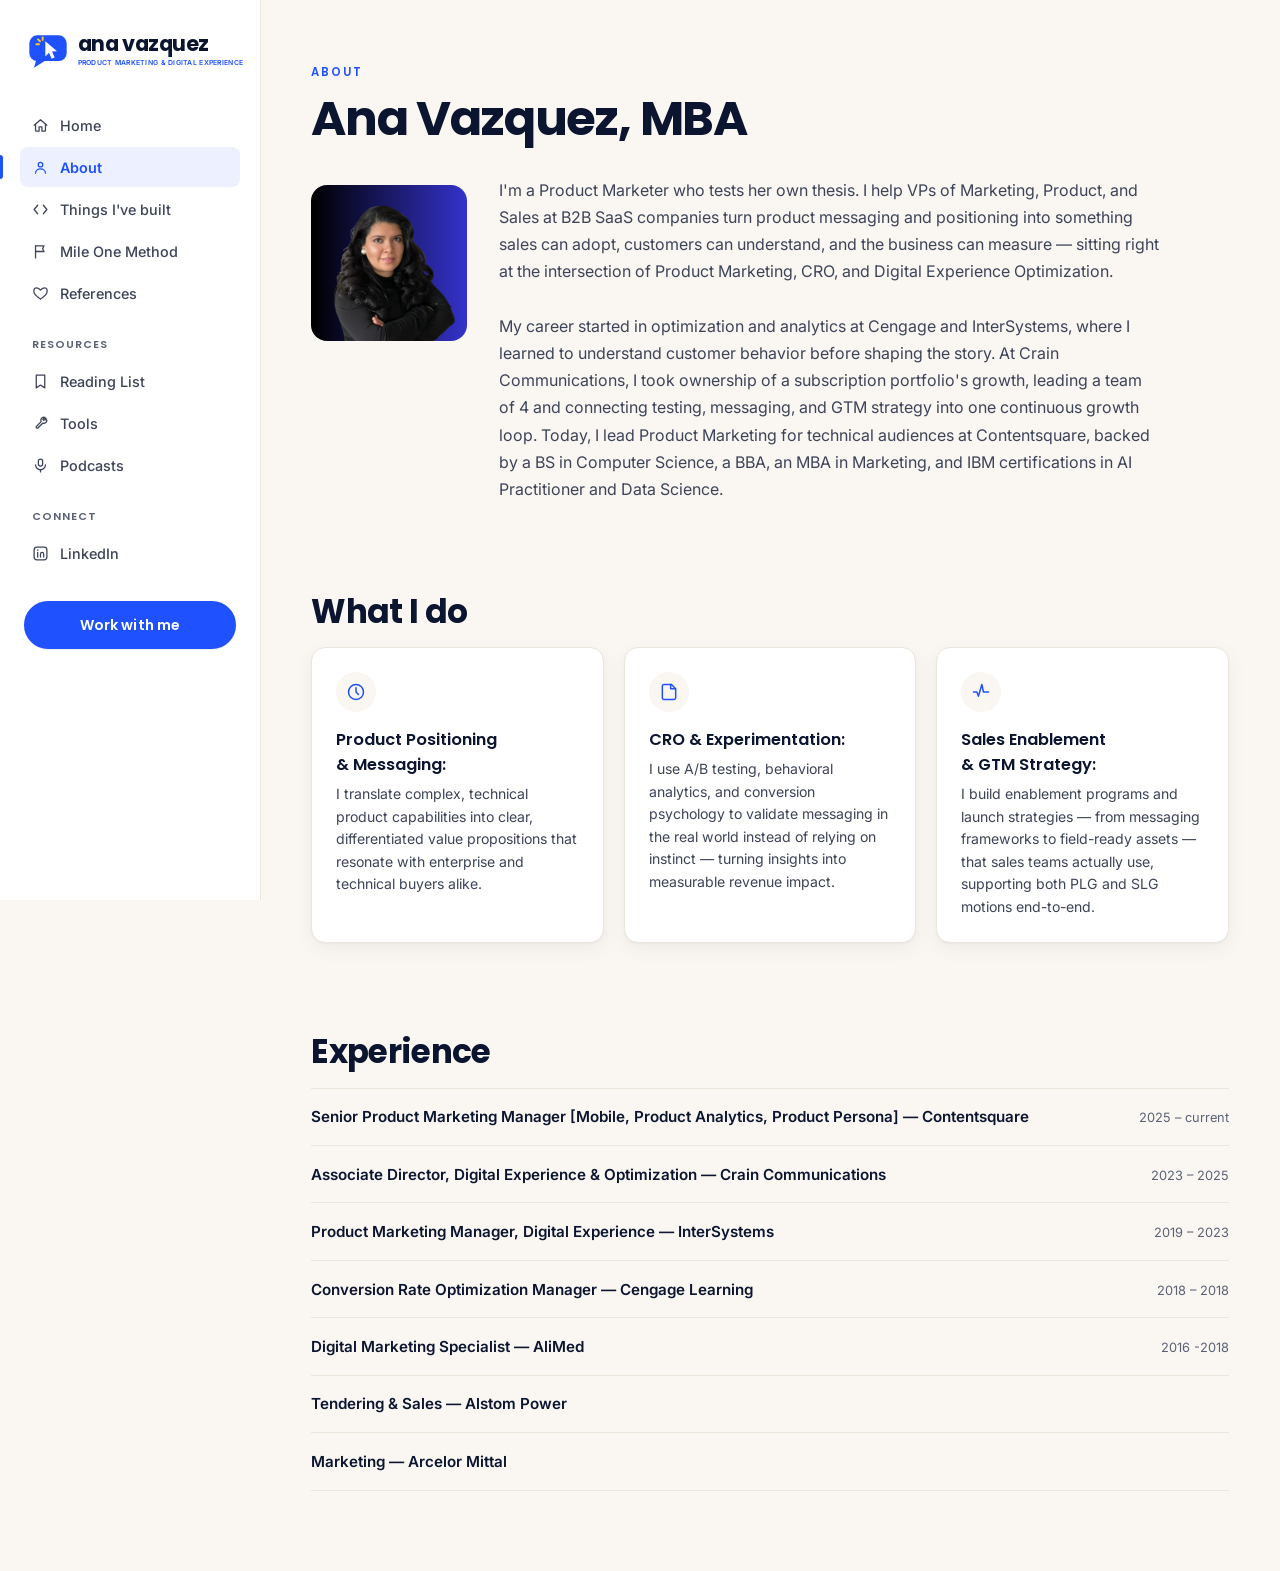
==== commit 43abd937: "Design polish: type scale, rhythm, hover/press states, motion, focus and mobile menu - Fluid type sc" ====
--- a/about.html
+++ b/about.html
@@ -7,6 +7,7 @@
 <link rel="preconnect" href="https://fonts.googleapis.com">
 <link rel="preconnect" href="https://fonts.gstatic.com" crossorigin>
 <link href="https://fonts.googleapis.com/css2?family=Inter:wght@400;500;600;700&family=Poppins:wght@500;600;700;800&display=swap" rel="stylesheet">
+<meta name="theme-color" content="#FAF7F2">
 <link rel="icon" href="images/isotype.svg" type="image/svg+xml">
 <link rel="stylesheet" href="css/style.css">
 </head>
@@ -20,7 +21,7 @@
     <h1>Ana Vazquez, MBA</h1>
 
     <div style="display:flex; gap:2rem; align-items:flex-start; flex-wrap:wrap; margin-bottom:1rem;">
-      <img src="images/about-photo.png" alt="Ana Vazquez" class="about-photo">
+      <img src="images/about-photo.png" alt="Ana Vazquez" class="about-photo" width="156" height="156" fetchpriority="high">
       <p class="page-intro" style="margin-bottom:0; flex:1; min-width:260px;">
         I'm a Product Marketer who tests her own thesis. I help VPs of Marketing, Product, and Sales at B2B SaaS companies turn product messaging and positioning into something sales can adopt, customers can understand, and the business can measure — sitting right at the intersection of Product Marketing, CRO, and Digital Experience Optimization.<br><br>
         
@@ -32,17 +33,17 @@
       <h2>What I do</h2>
       <div class="card-grid">
         <div class="card">
-          <div class="card-icon"><svg viewBox="0 0 24 24" fill="none" stroke-width="1.8" stroke-linecap="round" stroke-linejoin="round"><circle cx="12" cy="12" r="9"/><path d="M12 7v5l3 3"/></svg></div>
+          <div class="card-icon"><svg aria-hidden="true" focusable="false" viewBox="0 0 24 24" fill="none" stroke-width="1.8" stroke-linecap="round" stroke-linejoin="round"><circle cx="12" cy="12" r="9"/><path d="M12 7v5l3 3"/></svg></div>
           <h3>Product Positioning & Messaging:</h3>
           <p>I translate complex, technical product capabilities into clear, differentiated value propositions that resonate with enterprise and technical buyers alike.</p>
         </div>
         <div class="card">
-          <div class="card-icon"><svg viewBox="0 0 24 24" fill="none" stroke-width="1.8" stroke-linecap="round" stroke-linejoin="round"><path d="M4 19V5a2 2 0 0 1 2-2h9l5 5v11a2 2 0 0 1-2 2H6a2 2 0 0 1-2-2z"/><path d="M14 3v5h5"/></svg></div>
+          <div class="card-icon"><svg aria-hidden="true" focusable="false" viewBox="0 0 24 24" fill="none" stroke-width="1.8" stroke-linecap="round" stroke-linejoin="round"><path d="M4 19V5a2 2 0 0 1 2-2h9l5 5v11a2 2 0 0 1-2 2H6a2 2 0 0 1-2-2z"/><path d="M14 3v5h5"/></svg></div>
           <h3>CRO & Experimentation:</h3>
           <p>I use A/B testing, behavioral analytics, and conversion psychology to validate messaging in the real world instead of relying on instinct — turning insights into measurable revenue impact.</p>
         </div>
         <div class="card">
-          <div class="card-icon"><svg viewBox="0 0 24 24" fill="none" stroke-width="1.8" stroke-linecap="round" stroke-linejoin="round"><path d="M3 12h4l2 5 4-14 2 9h6"/></svg></div>
+          <div class="card-icon"><svg aria-hidden="true" focusable="false" viewBox="0 0 24 24" fill="none" stroke-width="1.8" stroke-linecap="round" stroke-linejoin="round"><path d="M3 12h4l2 5 4-14 2 9h6"/></svg></div>
           <h3>Sales Enablement & GTM Strategy:</h3>
           <p>I build enablement programs and launch strategies — from messaging frameworks to field-ready assets — that sales teams actually use, supporting both PLG and SLG motions end-to-end.</p>
         </div>
--- a/css/style.css
+++ b/css/style.css
@@ -394,21 +394,21 @@
 .case-media img { width: 100%; border-radius: 12px; object-fit: cover; }
 
 .case-body { padding: 1.75rem 2rem 2rem; display: grid; grid-template-columns: 1fr 1fr; gap: 1.25rem 2rem; }
-.case-block h4 {
+.case-block h3 {
   font-size: 0.72rem;
   text-transform: uppercase;
   letter-spacing: 0.12em;
   margin: 0 0 0.45rem;
   display: flex; align-items: center; gap: 0.45rem;
 }
-.case-block h4::before { content: ""; width: 9px; height: 9px; border-radius: 100px; background: var(--blue); }
-.case-block.problem h4 { color: var(--pink); }
-.case-block.problem h4::before { background: var(--pink); }
-.case-block.insight h4 { color: #b68300; }
-.case-block.insight h4::before { background: var(--sun); }
-.case-block.did h4 { color: var(--blue); }
-.case-block.diff h4 { color: var(--navy); }
-.case-block.diff h4::before { background: var(--navy); }
+.case-block h3::before { content: ""; width: 9px; height: 9px; border-radius: 100px; background: var(--blue); }
+.case-block.problem h3 { color: var(--pink); }
+.case-block.problem h3::before { background: var(--pink); }
+.case-block.insight h3 { color: #b68300; }
+.case-block.insight h3::before { background: var(--sun); }
+.case-block.did h3 { color: var(--blue); }
+.case-block.diff h3 { color: var(--navy); }
+.case-block.diff h3::before { background: var(--navy); }
 .case-block p, .case-block li { font-size: 0.9rem; line-height: 1.6; color: #3d4458; }
 .case-block p { margin: 0; }
 .case-block ul { margin: 0; padding-left: 1.1rem; }
@@ -434,7 +434,7 @@
 }
 .result .num { font-family: var(--font-head); font-weight: 700; font-size: 1.7rem; line-height: 1.1; color: var(--mint); }
 .result .lbl { font-size: 0.8rem; color: var(--muted); margin-top: 0.25rem; line-height: 1.4; }
-.result .src { font-size: 0.68rem; color: #8a90a2; margin-top: 0.2rem; }
+.result .src { font-size: 0.7rem; color: var(--muted); margin-top: 0.2rem; }
 
 .case-next {
   background: var(--navy);
@@ -640,3 +640,242 @@
   .row-item { flex-direction: column; gap: 0.25rem; }
   .row-meta { white-space: normal; }
 }
+
+/* =========================================================
+   DESIGN POLISH LAYER (design-improvements)
+   Type scale, rhythm, interaction states, motion, focus, mobile.
+   Kept in one block so it is easy to review or roll back.
+   ========================================================= */
+
+:root {
+  --ease-out: cubic-bezier(0.22, 1, 0.36, 1);
+  --dur: 0.2s;
+  --shadow-hover: 0 2px 4px rgba(11, 21, 48, 0.05), 0 14px 32px rgba(11, 21, 48, 0.09);
+  --ring: 0 0 0 3px var(--warm), 0 0 0 5px var(--blue);
+  --section-gap: clamp(4rem, 7vw, 6rem);
+}
+
+html { touch-action: manipulation; -webkit-tap-highlight-color: transparent; scroll-behavior: smooth; text-rendering: optimizeLegibility; }
+::selection { background: var(--sun); color: var(--navy); }
+
+/* ---------- Typography ---------- */
+
+h1, h2, h3 { text-wrap: balance; }
+p, li { text-wrap: pretty; }
+h1 { font-size: clamp(2.1rem, 1.4rem + 2.4vw, 3rem); letter-spacing: -0.025em; line-height: 1.08; }
+.hero h1 { font-size: clamp(2.3rem, 1.4rem + 3vw, 3.5rem); line-height: 1.04; letter-spacing: -0.03em; }
+h2 { font-size: clamp(1.5rem, 1.15rem + 1.2vw, 2.05rem); letter-spacing: -0.02em; line-height: 1.18; }
+.eyebrow { font-size: 0.72rem; letter-spacing: 0.16em; margin-bottom: 0.75rem; }
+.lead { font-size: clamp(1.02rem, 0.98rem + 0.2vw, 1.12rem); line-height: 1.7; }
+.page-intro { line-height: 1.7; }
+.num, .five-num, .mile-marker, .proof-strip .num, .result .num { font-variant-numeric: tabular-nums; }
+
+/* ---------- Layout & rhythm: centred column, equal edges ---------- */
+
+.content { margin-inline: auto; padding: clamp(2.5rem, 5vw, 4.5rem) clamp(1rem, 4vw, 4rem) 5rem; max-width: 1060px; width: 100%; }
+.section { margin-top: var(--section-gap); }
+.section-head { margin-bottom: 1.25rem; }
+.section-head h2 { margin-bottom: 0; }
+.five, .card-grid { gap: 1.25rem; }
+
+/* ---------- Sidebar ---------- */
+
+.sidebar { box-shadow: 1px 0 0 var(--line); border-right: 0; }
+.nav-list a { position: relative; min-height: 40px; transition: background var(--dur) ease, color var(--dur) ease, transform var(--dur) var(--ease-out); }
+.nav-list a:hover { transform: translateX(2px); }
+.nav-list a.active::before {
+  content: ""; position: absolute; left: -1.25rem; top: 8px; bottom: 8px;
+  width: 3px; border-radius: 0 3px 3px 0; background: var(--blue);
+}
+.brand-iso { transition: transform 0.35s var(--ease-out); }
+.brand:hover .brand-iso { transform: rotate(-6deg) scale(1.05); }
+
+/* ---------- Buttons: step on hover, press on click ---------- */
+
+.btn {
+  min-height: 46px;
+  padding: 0.7rem 1.35rem;
+  letter-spacing: 0.005em;
+  box-shadow: 0 1px 0 rgba(11, 21, 48, 0.06);
+  transition: background var(--dur) ease, border-color var(--dur) ease, color var(--dur) ease,
+              transform var(--dur) var(--ease-out), box-shadow var(--dur) ease;
+}
+.btn:hover { transform: translateY(-2px); box-shadow: 0 8px 18px rgba(31, 81, 255, 0.22); }
+.btn-dark:hover { box-shadow: 0 8px 18px rgba(11, 21, 48, 0.22); }
+.btn-ghost:hover { box-shadow: 0 8px 18px rgba(11, 21, 48, 0.14); }
+.btn:active { transform: translateY(0) scale(0.97); box-shadow: none; transition-duration: 0.08s; }
+
+/* ---------- Links: underline draws in ---------- */
+
+.link-arrow {
+  background: linear-gradient(currentColor, currentColor) 0 100% / 0 2px no-repeat;
+  padding-bottom: 2px;
+  transition: background-size 0.3s var(--ease-out);
+}
+.link-arrow:hover { text-decoration: none; background-size: 100% 2px; }
+
+/* ---------- Cards: one family, lift 2px ---------- */
+
+.card, .five-item, .quote-card, .mile-card, .case, .method-mini a {
+  transition: transform var(--dur) var(--ease-out), box-shadow var(--dur) ease, border-color var(--dur) ease;
+}
+a.card:hover, .method-mini a:hover { transform: translateY(-3px); box-shadow: var(--shadow-hover); border-color: var(--blue); }
+a.card:active, .method-mini a:active { transform: translateY(-1px); }
+.five-item:hover, .mile-card:hover, .quote-card:hover { transform: translateY(-2px); box-shadow: var(--shadow-hover); }
+.card-icon { transition: background var(--dur) ease, color var(--dur) ease, transform 0.3s var(--ease-out); }
+.card:hover .card-icon { background: var(--blue); color: var(--white); transform: scale(1.06); }
+a.card .image-placeholder, .case-media .image-placeholder, .case-media img { transition: transform 0.4s var(--ease-out); }
+a.card:hover .image-placeholder { transform: scale(1.02); }
+
+.five-num { font-size: 2.5rem; letter-spacing: -0.03em; }
+.five-item.feature { background: radial-gradient(120% 140% at 100% 0%, #1b2a5c 0%, var(--navy) 55%); }
+
+/* proof strip: dividers + calmer label colour */
+.proof-strip { padding: 1.6rem 1.25rem; gap: 0; }
+.proof-strip > div { padding: 0 1rem; border-left: 1px solid #22305a; }
+.proof-strip > div:first-child { border-left: 0; }
+.proof-strip .num { font-size: clamp(1.45rem, 1.2rem + 0.8vw, 1.9rem); }
+
+/* hero media */
+.hero { gap: clamp(1.5rem, 4vw, 3.5rem); }
+.hero-media { box-shadow: 0 30px 60px -20px rgba(11, 21, 48, 0.45); }
+.hero-media img.iso-badge { animation: click-pop 3.2s var(--ease-out) 1.2s infinite; transform-origin: 70% 30%; }
+@keyframes click-pop { 0%, 70%, 100% { transform: scale(1); } 76% { transform: scale(0.9); } 84% { transform: scale(1.06); } }
+
+/* pills */
+.case-index { gap: 0.5rem; }
+.case-index a { border-radius: 100px; }
+.case-index .pill { min-height: 36px; transition: background var(--dur) ease, color var(--dur) ease, border-color var(--dur) ease, transform var(--dur) var(--ease-out); }
+.case-index a:hover .pill { background: var(--blue); color: var(--white); border-color: var(--blue); transform: translateY(-1px); }
+
+/* rows */
+.row-item { transition: padding var(--dur) var(--ease-out); }
+a.row-item:hover { padding-left: 0.4rem; }
+.row-title { line-height: 1.4; }
+
+/* ---------- Case studies ---------- */
+
+.case { border-radius: 20px; }
+.case:hover { box-shadow: var(--shadow-hover); }
+.case-top { padding: clamp(1.25rem, 3vw, 2.25rem) clamp(1.25rem, 3vw, 2.25rem) 1.5rem; }
+.case-media { padding: 0 clamp(1.25rem, 3vw, 2.25rem); }
+.case-body { padding: 2rem clamp(1.25rem, 3vw, 2.25rem) 2.25rem; gap: 1.6rem 2.5rem; }
+.case-block h3 { font-size: 0.72rem; font-weight: 600; text-transform: uppercase; letter-spacing: 0.12em; margin: 0 0 0.5rem; display: flex; align-items: center; gap: 0.45rem; }
+.case-results { padding: 1.6rem clamp(1.25rem, 3vw, 2.25rem); }
+.case-next { padding: 1.15rem clamp(1.25rem, 3vw, 2.25rem); }
+.result .num { font-size: clamp(1.5rem, 1.2rem + 1vw, 2rem); letter-spacing: -0.02em; }
+.case h2 { scroll-margin-top: 1.5rem; }
+
+/* ---------- Method ---------- */
+
+.method-hero { background: radial-gradient(90% 120% at 100% 0%, #1b2a5c 0%, var(--navy) 60%); padding: clamp(1.75rem, 4vw, 2.75rem); }
+.method-hero h2 { font-size: clamp(1.8rem, 1.3rem + 2vw, 2.6rem); }
+.mile-marker { transition: transform 0.3s var(--ease-out); }
+.mile:hover .mile-marker { transform: scale(1.12); }
+.route::before { border-left-style: dotted; border-left-width: 3px; }
+
+/* CTA band */
+.cta-band { background: radial-gradient(80% 160% at 100% 0%, #1b2a5c 0%, var(--navy) 60%); padding: 1.6rem 1.9rem; }
+
+/* ---------- Focus (keyboard only) ---------- */
+
+:focus { outline: none; }
+:focus-visible { outline: none; box-shadow: var(--ring); border-radius: 8px; }
+.btn:focus-visible, .case-index a:focus-visible { border-radius: 100px; }
+.method-hero :focus-visible, .cta-band :focus-visible, .case-next :focus-visible, .five-item.feature :focus-visible { box-shadow: 0 0 0 3px var(--navy), 0 0 0 5px var(--sun); }
+
+.skip-link {
+  position: absolute; left: 1rem; top: -100px; z-index: 100;
+  background: var(--navy); color: var(--white); font-family: var(--font-head); font-weight: 600;
+  padding: 0.75rem 1.1rem; border-radius: 10px; text-decoration: none;
+}
+.skip-link:focus-visible { top: 1rem; }
+
+/* ---------- Hero entrance (once, on load) ---------- */
+
+@keyframes enter-up { from { opacity: 0; transform: translateY(14px); } to { opacity: 1; transform: none; } }
+.content > :is(.eyebrow, h1, .page-intro, .method-hero, .case-index):not(.no-enter),
+.hero > div > *, .hero-media {
+  animation: enter-up 0.7s var(--ease-out) both;
+}
+.content > h1, .hero > div > h1 { animation-delay: 0.06s; }
+.content > .page-intro, .hero > div > .lead { animation-delay: 0.12s; }
+.hero > div > .btn-row, .content > .case-index { animation-delay: 0.18s; }
+.hero-media { animation-delay: 0.22s; }
+
+/* ---------- Mobile ---------- */
+
+@media (max-width: 980px) {
+  .five-item.feature { grid-column: 1 / -1; }
+}
+
+@media (max-width: 820px) {
+  .sidebar { position: sticky; top: 0; z-index: 50; background: rgba(255, 255, 255, 0.92); backdrop-filter: saturate(1.4) blur(10px); -webkit-backdrop-filter: saturate(1.4) blur(10px); box-shadow: 0 1px 0 var(--line); padding: 0.7rem 1rem; }
+  .nav-toggle { width: 44px; height: 44px; border-radius: 12px; cursor: pointer; transition: background var(--dur) ease; }
+  .nav-toggle:active { background: var(--warm); }
+  .nav-toggle .icon-close { display: none; }
+  .nav-toggle[aria-expanded="true"] .icon-open { display: none; }
+  .nav-toggle[aria-expanded="true"] .icon-close { display: block; }
+
+  .sidebar-nav {
+    display: block;
+    max-height: calc(100dvh - 64px);
+    overflow-y: auto;
+    overscroll-behavior: contain;
+    padding: 0.5rem 1rem 1.5rem;
+    background: var(--white);
+    box-shadow: 0 24px 40px -12px rgba(11, 21, 48, 0.25);
+    opacity: 0; visibility: hidden; transform: translateY(-8px);
+    transition: opacity 0.2s ease, transform 0.25s var(--ease-out), visibility 0s linear 0.25s;
+  }
+  .sidebar-nav.open { opacity: 1; visibility: visible; transform: none; transition: opacity 0.2s ease, transform 0.25s var(--ease-out), visibility 0s; }
+  .nav-list a { min-height: 48px; font-size: 1rem; }
+  .nav-list a:hover { transform: none; }
+  .nav-list a.active::before { left: -1rem; }
+  .sidebar-cta { margin-top: 1.25rem; }
+
+  .content { padding-top: 2rem; }
+  .hero-media { aspect-ratio: 4 / 3; max-width: none; }
+  .btn-row .btn { flex: 1 1 100%; justify-content: center; }
+  .cta-band { padding: 1.4rem 1.25rem; }
+  .cta-band .btn { width: 100%; justify-content: center; }
+
+  .proof-strip { grid-template-columns: repeat(2, 1fr); gap: 1.25rem 0; padding: 1.4rem 0.5rem; }
+  .proof-strip > div { border-left: 0; padding: 0 0.85rem; }
+  .proof-strip > div:nth-child(even) { border-left: 1px solid #22305a; }
+  .proof-strip > div:last-child { grid-column: 1 / -1; border-top: 1px solid #22305a; padding-top: 1.1rem; }
+
+  .five-num { font-size: 2.1rem; }
+  .case { border-radius: 16px; margin-top: 1.75rem; }
+  .case-index { flex-wrap: nowrap; overflow-x: auto; margin-inline: -1rem; padding: 0.25rem 1rem 0.5rem; scrollbar-width: none; }
+  .case-index::-webkit-scrollbar { display: none; }
+  .case-index .pill { min-height: 44px; padding-inline: 1rem; }
+  .case-results { grid-template-columns: repeat(2, 1fr); }
+  .case-media .stack .image-placeholder { min-height: 90px; }
+  .case-body { gap: 1.4rem; }
+  .route { padding-left: 2.4rem; }
+  .mile-marker { left: -2.4rem; }
+  .method-mini a { min-height: 64px; }
+  .row-item { padding: 1rem 0; }
+}
+
+/* ---------- Reduced motion: everything rests, nothing stays hidden ---------- */
+
+@media (prefers-reduced-motion: reduce) {
+  *, *::before, *::after { animation: none !important; transition-duration: 0.01ms !important; scroll-behavior: auto !important; }
+  .btn:hover, a.card:hover, .five-item:hover, .mile-card:hover, .quote-card:hover, .method-mini a:hover { transform: none; }
+}
+
+/* keep "(or lose)" together; give the wide feature card a larger voice */
+h1 .hl { white-space: nowrap; }
+.five-item.feature { display: flex; flex-direction: column; }
+.five-item.feature h3 { font-size: clamp(1.15rem, 1rem + 0.6vw, 1.45rem); }
+.five-item.feature p { font-size: clamp(0.9rem, 0.86rem + 0.2vw, 1.02rem); max-width: 46ch; }
+.five-item.feature .vs { margin-top: auto; padding-top: 0.9rem; }
+.hero { grid-template-columns: 1.45fr 1fr; }
+.hero h1 { font-size: clamp(2.3rem, 1.5rem + 2.6vw, 3.3rem); }
+@media (max-width: 980px) { .hero { grid-template-columns: 1fr; } }
+@media (max-width: 820px) { .sidebar { overflow: visible; } }
+.mile-card p, .mile-card ul, .case-block p, .case-block ul { max-width: 72ch; }
+.card-grid { grid-template-columns: repeat(auto-fill, minmax(min(240px, 100%), 1fr)); }
+.card-grid.cols-2 { grid-template-columns: repeat(auto-fill, minmax(min(320px, 100%), 1fr)); }
